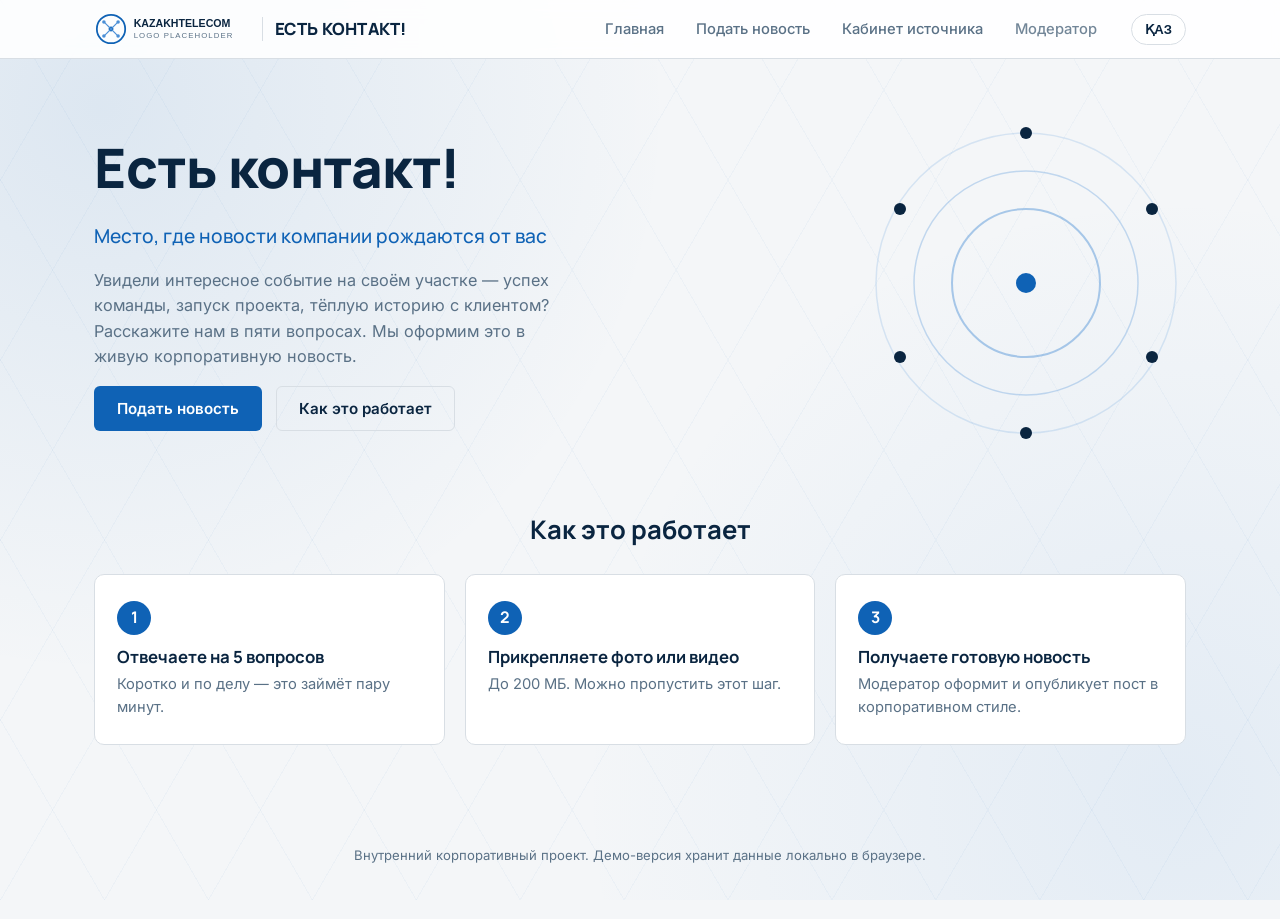
==== index.html @ 36d35e0c "Add files via upload" ====
<!DOCTYPE html>
<html lang="ru">
<head>
<meta charset="UTF-8">
<meta name="viewport" content="width=device-width, initial-scale=1.0">
<title>ЕСТЬ КОНТАКТ! — корпоративный новостной портал</title>
<meta name="description" content="ЕСТЬ КОНТАКТ! — портал для подачи и модерации корпоративных новостей.">
<link rel="preconnect" href="https://fonts.googleapis.com">
<link rel="preconnect" href="https://fonts.gstatic.com" crossorigin>
<link href="https://fonts.googleapis.com/css2?family=Manrope:wght@500;700;800&family=Inter:wght@400;500;600&display=swap" rel="stylesheet">
<link rel="stylesheet" href="css/styles.css">
</head>
<body>

<!-- ============================= ФОН-ПОДЛОЖКА ============================= -->
<div class="bg-signal" aria-hidden="true"></div>

<!-- ============================= ШАПКА ============================= -->
<header class="site-header">
  <div class="header-inner">
    <a href="#home" class="brand" data-nav="home">
      <img src="assets/logo-placeholder.svg" alt="Логотип компании" class="brand-logo">
      <span class="brand-divider" aria-hidden="true"></span>
      <span class="brand-name">ЕСТЬ КОНТАКТ!</span>
    </a>

    <nav class="main-nav" aria-label="Основная навигация">
      <button class="nav-link" data-nav="home" data-i18n="nav_home">Главная</button>
      <button class="nav-link" data-nav="wizard" data-i18n="nav_submit">Подать новость</button>
      <button class="nav-link" data-nav="source-login" data-i18n="nav_source">Кабинет источника</button>
      <button class="nav-link nav-link-muted" data-nav="mod-login" data-i18n="nav_moderator">Модератор</button>
    </nav>

    <button class="lang-toggle" id="langToggle" type="button" aria-label="Переключить язык">
      <span data-i18n="lang_switch">ҚАЗ</span>
    </button>
  </div>
</header>

<main id="app">

  <!-- ============================= ЭКРАН: ГЛАВНАЯ ============================= -->
  <section class="view" id="view-home" data-view>
    <section class="hero">
      <div class="hero-text">
        <h1 class="hero-title" data-i18n="hero_title">Есть контакт!</h1>
        <p class="hero-subtitle" data-i18n="hero_subtitle">Место, где новости компании рождаются от вас</p>
        <p class="hero-body" data-i18n="hero_text">Увидели интересное событие на своём участке — успех команды, запуск проекта, тёплую историю с клиентом? Расскажите нам в пяти вопросах. Мы оформим это в живую корпоративную новость.</p>
        <div class="hero-actions">
          <button class="btn btn-primary" data-nav="wizard" data-i18n="hero_cta">Подать новость</button>
          <button class="btn btn-ghost" data-scroll="steps" data-i18n="hero_cta_secondary">Как это работает</button>
        </div>
      </div>
      <div class="hero-graphic" aria-hidden="true">
        <svg viewBox="0 0 320 320" class="signal-art">
          <circle cx="160" cy="160" r="150" class="ring ring-1"/>
          <circle cx="160" cy="160" r="112" class="ring ring-2"/>
          <circle cx="160" cy="160" r="74" class="ring ring-3"/>
          <circle cx="160" cy="160" r="10" class="ring-core"/>
          <g class="nodes">
            <circle cx="160" cy="10" r="6"/>
            <circle cx="286" cy="86" r="6"/>
            <circle cx="286" cy="234" r="6"/>
            <circle cx="160" cy="310" r="6"/>
            <circle cx="34" cy="234" r="6"/>
            <circle cx="34" cy="86" r="6"/>
          </g>
        </svg>
      </div>
    </section>

    <section class="steps" id="steps">
      <h2 class="section-title" data-i18n="steps_title">Как это работает</h2>
      <ol class="steps-grid">
        <li class="step-card">
          <span class="step-num">1</span>
          <h3 data-i18n="step1_title">Отвечаете на 5 вопросов</h3>
          <p data-i18n="step1_text">Коротко и по делу — это займёт пару минут.</p>
        </li>
        <li class="step-card">
          <span class="step-num">2</span>
          <h3 data-i18n="step2_title">Прикрепляете фото или видео</h3>
          <p data-i18n="step2_text">До 200 МБ. Можно пропустить этот шаг.</p>
        </li>
        <li class="step-card">
          <span class="step-num">3</span>
          <h3 data-i18n="step3_title">Получаете готовую новость</h3>
          <p data-i18n="step3_text">Модератор оформит и опубликует пост в корпоративном стиле.</p>
        </li>
      </ol>
    </section>
  </section>

  <!-- ============================= ЭКРАН: МАСТЕР ПОДАЧИ ============================= -->
  <section class="view" id="view-wizard" data-view hidden>
    <div class="panel wizard-panel">

      <div class="wizard-progress">
        <span id="wizardStepLabel" data-i18n="wizard_step_of">Шаг 1 из 3</span>
        <div class="progress-track"><div class="progress-fill" id="progressFill"></div></div>
      </div>

      <!-- Шаг 1: 5 вопросов -->
      <form class="wizard-step" id="step1" data-step="1">
        <div class="field">
          <label for="q1" data-i18n="q1_label">1. Что произошло?</label>
          <input type="text" id="q1" name="what" required data-i18n-placeholder="q1_placeholder" placeholder="Опишите событие одной-двумя фразами">
        </div>

        <div class="field field-row">
          <div class="field-col">
            <label for="q2place" data-i18n="q2_label">2. Где и когда произошло?</label>
            <input type="text" id="q2place" name="place" required data-i18n-placeholder="q2_place_placeholder" placeholder="Город, филиал, объект">
          </div>
          <div class="field-col field-col-narrow">
            <label for="q2date" class="visually-hidden" data-i18n="q2_date_placeholder">Дата события</label>
            <input type="date" id="q2date" name="date" required>
          </div>
        </div>

        <div class="field">
          <label for="q3" data-i18n="q3_label">3. Что классного произошло?</label>
          <p class="field-hint" data-i18n="q3_hint">Опишите в двух предложениях — что делает эту историю особенной</p>
          <textarea id="q3" name="cool" rows="3" maxlength="320" required data-i18n-placeholder="q3_placeholder" placeholder="Например: команда закрыла проект на неделю раньше срока..."></textarea>
        </div>

        <div class="field">
          <label data-i18n="q4_label">4. Какой результат даёт эта новость?</label>
          <p class="field-hint" data-i18n="q4_hint">Выберите вариант или опишите свой</p>
          <select id="q4select" name="resultType">
            <!-- options заполняются из JS (i18n) -->
          </select>
          <textarea id="q4custom" name="resultCustom" rows="2" maxlength="200" class="hidden-field" data-i18n-placeholder="q4_custom_placeholder" placeholder="Опишите результат своими словами"></textarea>
        </div>

        <div class="field field-row">
          <div class="field-col">
            <label for="q5name" data-i18n="q5_label">5. Контакты для связи</label>
            <input type="text" id="q5name" name="authorName" required data-i18n-placeholder="q5_name_placeholder" placeholder="ФИО">
          </div>
          <div class="field-col">
            <label for="q5contact" class="visually-hidden" data-i18n="q5_contact_placeholder">Телефон или email</label>
            <input type="text" id="q5contact" name="contact" required data-i18n-placeholder="q5_contact_placeholder" placeholder="Телефон или email">
          </div>
        </div>

        <div class="wizard-actions">
          <span></span>
          <button type="submit" class="btn btn-primary" data-i18n="wizard_next">Далее</button>
        </div>
      </form>

      <!-- Шаг 2: медиа -->
      <div class="wizard-step" id="step2" data-step="2" hidden>
        <h3 data-i18n="media_title">Прикрепите фото и видео</h3>
        <p class="field-hint" data-i18n="media_hint">Суммарно до 200 МБ. Форматы: JPG, PNG, MP4, MOV</p>

        <label class="dropzone" id="dropzone" for="fileInput">
          <span data-i18n="media_drop">Перетащите файлы сюда или нажмите, чтобы выбрать</span>
          <input type="file" id="fileInput" accept="image/jpeg,image/png,video/mp4,video/quicktime" multiple hidden>
        </label>
        <p class="media-error" id="mediaError" hidden></p>
        <ul class="media-list" id="mediaList"></ul>

        <div class="wizard-actions">
          <button type="button" class="btn btn-ghost" id="step2Back" data-i18n="wizard_back">Назад</button>
          <div class="wizard-actions-right">
            <button type="button" class="btn btn-text" id="step2Skip" data-i18n="media_skip">Пропустить этот шаг</button>
            <button type="button" class="btn btn-primary" id="step2Next" data-i18n="wizard_next">Далее</button>
          </div>
        </div>
      </div>

      <!-- Шаг 3: проверка -->
      <div class="wizard-step" id="step3" data-step="3" hidden>
        <h3 data-i18n="review_title">Проверьте перед отправкой</h3>
        <dl class="review-list" id="reviewList"></dl>

        <div class="wizard-actions">
          <button type="button" class="btn btn-ghost" id="step3Back" data-i18n="wizard_back">Назад</button>
          <button type="button" class="btn btn-primary" id="step3Submit" data-i18n="wizard_submit">Отправить новость</button>
        </div>
      </div>

      <!-- Экран успеха -->
      <div class="wizard-step wizard-success" id="stepSuccess" data-step="success" hidden>
        <div class="success-icon" aria-hidden="true">✓</div>
        <h3 data-i18n="success_title">Спасибо! Новость передана модератору</h3>
        <p id="successText" data-i18n="success_text">Номер вашей заявки — {id}.</p>
        <div class="wizard-actions wizard-actions-center">
          <button type="button" class="btn btn-ghost" data-nav="home" data-i18n="success_home">На главную</button>
          <button type="button" class="btn btn-primary" id="successToDashboard" data-i18n="success_dashboard">Открыть личный кабинет</button>
        </div>
      </div>

    </div>
  </section>

  <!-- ============================= ЭКРАН: ВХОД ИСТОЧНИКА ============================= -->
  <section class="view" id="view-source-login" data-view hidden>
    <div class="panel login-panel">
      <h2 data-i18n="login_source_title">Кабинет источника новости</h2>
      <p class="field-hint" data-i18n="login_source_text">Введите телефон или email, которые вы указали при подаче новости.</p>
      <form id="sourceLoginForm">
        <div class="field">
          <input type="text" id="sourceContactInput" required data-i18n-placeholder="login_contact_placeholder" placeholder="Телефон или email">
        </div>
        <p class="form-error" id="sourceLoginError" hidden data-i18n="login_error_notfound"></p>
        <button type="submit" class="btn btn-primary btn-block" data-i18n="login_enter">Войти</button>
      </form>
    </div>
  </section>

  <!-- ============================= ЭКРАН: КАБИНЕТ ИСТОЧНИКА ============================= -->
  <section class="view" id="view-source-dash" data-view hidden>
    <div class="panel dash-panel">
      <div class="dash-head">
        <div>
          <h2 id="dashGreeting" data-i18n="dash_greeting">Здравствуйте!</h2>
          <p class="field-hint" data-i18n="dash_subtitle">Вот что происходит с вашими новостями</p>
        </div>
        <button class="btn btn-text" id="sourceLogout" data-i18n="dash_logout">Выйти</button>
      </div>

      <div class="counters">
        <div class="counter-card"><span class="counter-num" id="cntTotal">0</span><span data-i18n="dash_total">Всего подано</span></div>
        <div class="counter-card"><span class="counter-num" id="cntPending">0</span><span data-i18n="dash_pending">На рассмотрении</span></div>
        <div class="counter-card"><span class="counter-num" id="cntPublished">0</span><span data-i18n="dash_published">Опубликовано</span></div>
        <div class="counter-card"><span class="counter-num" id="cntRejected">0</span><span data-i18n="dash_rejected">Отклонено</span></div>
      </div>

      <h3 data-i18n="dash_my_news">Мои заявки</h3>
      <ul class="submission-list" id="sourceSubmissionList"></ul>
      <p class="empty-note" id="sourceEmptyNote" data-i18n="dash_empty" hidden></p>
    </div>
  </section>

  <!-- ============================= ЭКРАН: ВХОД МОДЕРАТОРА ============================= -->
  <section class="view" id="view-mod-login" data-view hidden>
    <div class="panel login-panel">
      <h2 data-i18n="login_mod_title">Панель модератора</h2>
      <p class="field-hint" data-i18n="login_mod_text">Введите пароль модератора</p>
      <form id="modLoginForm">
        <div class="field">
          <input type="password" id="modPasswordInput" required data-i18n-placeholder="login_mod_placeholder" placeholder="Пароль">
        </div>
        <p class="form-error" id="modLoginError" hidden data-i18n="login_mod_error"></p>
        <p class="field-hint small" data-i18n="login_mod_hint">Демо-пароль: kt2026</p>
        <button type="submit" class="btn btn-primary btn-block" data-i18n="login_enter">Войти</button>
      </form>
    </div>
  </section>

  <!-- ============================= ЭКРАН: ПАНЕЛЬ МОДЕРАТОРА (список) ============================= -->
  <section class="view" id="view-mod-dash" data-view hidden>
    <div class="panel mod-panel">
      <div class="dash-head">
        <div>
          <h2 data-i18n="mod_title">Лента заявок</h2>
          <p class="field-hint" data-i18n="mod_subtitle">Новые сюжеты от сотрудников компании</p>
        </div>
        <button class="btn btn-text" id="modLogout" data-i18n="mod_logout">Выйти</button>
      </div>

      <div class="counters counters-mod">
        <div class="counter-card"><span class="counter-num" id="modCntTotal">0</span><span data-i18n="mod_total">Всего</span></div>
        <div class="counter-card"><span class="counter-num" id="modCntNew">0</span><span data-i18n="mod_new">Новые</span></div>
        <div class="counter-card"><span class="counter-num" id="modCntProcessing">0</span><span data-i18n="mod_processing">В работе</span></div>
        <div class="counter-card"><span class="counter-num" id="modCntPublished">0</span><span data-i18n="mod_published">Опубликовано</span></div>
        <div class="counter-card"><span class="counter-num" id="modCntRejected">0</span><span data-i18n="mod_rejected">Отклонено</span></div>
      </div>

      <div class="mod-filters" id="modFilters">
        <div class="filter-highlight" id="filterHighlight" aria-hidden="true"></div>
        <button class="filter-chip active" data-filter="all" data-i18n="mod_filter_all">Все</button>
        <button class="filter-chip" data-filter="new" data-i18n="status_new">Новая</button>
        <button class="filter-chip" data-filter="processing" data-i18n="status_processing">В работе</button>
        <button class="filter-chip" data-filter="published" data-i18n="status_published">Опубликована</button>
        <button class="filter-chip" data-filter="rejected" data-i18n="status_rejected">Отклонена</button>
      </div>

      <ul class="submission-list mod-list" id="modSubmissionList"></ul>
      <p class="empty-note" id="modEmptyNote" data-i18n="mod_empty" hidden></p>
    </div>
  </section>

  <!-- ============================= ЭКРАН: ПАНЕЛЬ МОДЕРАТОРА (детали заявки) ============================= -->
  <section class="view" id="view-mod-detail" data-view hidden>
    <div class="panel mod-detail-panel">
      <button class="btn btn-text" id="modBackToList" data-i18n="mod_back_to_list">← К списку заявок</button>

      <div class="mod-detail-grid">
        <div class="mod-detail-source">
          <dl class="review-list" id="modDetailAnswers"></dl>
          <div id="modDetailMedia" class="media-preview-list"></div>
        </div>

        <div class="mod-detail-post">
          <button class="btn btn-secondary" id="modGenerateBtn" data-i18n="mod_generate">Сгенерировать пост</button>
          <p class="ai-note" data-i18n="mod_ai_note"></p>
          <p class="ai-source-note" id="aiSourceNote" hidden></p>

          <div class="field">
            <label data-i18n="mod_post_ru">Пост на русском</label>
            <textarea id="postRu" rows="8"></textarea>
          </div>
          <div class="field">
            <label data-i18n="mod_post_kk">Пост на казахском</label>
            <textarea id="postKk" rows="8"></textarea>
          </div>
          <p class="field-hint" data-i18n="mod_post_edit_hint"></p>

          <div class="field">
            <input type="text" id="modRejectReason" data-i18n-placeholder="mod_reject_reason" placeholder="Причина отклонения (необязательно)">
          </div>

          <div class="wizard-actions">
            <button class="btn btn-ghost btn-danger" id="modRejectBtn" data-i18n="mod_reject">Отклонить</button>
            <button class="btn btn-primary" id="modApproveBtn" data-i18n="mod_approve">Опубликовать</button>
          </div>
        </div>
      </div>
    </div>
  </section>

</main>

<footer class="site-footer">
  <p data-i18n="footer_note">Внутренний корпоративный проект. Демо-версия хранит данные локально в браузере.</p>
</footer>

<script src="js/i18n.js"></script>
<script src="js/config.js"></script>
<script src="js/dataStore.js"></script>
<script src="js/postGenerator.js"></script>
<script src="js/app.js"></script>
</body>
</html>
---- css/styles.css ----
/* ==========================================================================
   ЕСТЬ КОНТАКТ! — дизайн-токены
   Цвет: телеком-синий + нейтральный серо-белый, тема "сигнал/соединение"
   Тип: Manrope (заголовки) + Inter (текст)
   ========================================================================== */
:root {
  --navy: #0A2540;
  --blue: #0F62B5;
  --blue-light: #4B8FD6;
  --blue-pale: #E7F0FA;
  --gray-bg: #F4F6F8;
  --gray-border: #D8DEE4;
  --white: #FFFFFF;
  --ink: #17232E;
  --muted: #5A7186;
  --green: #1F9D6C;
  --red: #C6412E;

  --radius-sm: 6px;
  --radius-md: 10px;
  --shadow-card: 0 1px 2px rgba(10, 37, 64, 0.06), 0 8px 24px rgba(10, 37, 64, 0.06);

  --font-display: "Manrope", Arial, sans-serif;
  --font-body: "Inter", Arial, sans-serif;
}

* { box-sizing: border-box; }
html { scroll-behavior: smooth; }

body {
  margin: 0;
  font-family: var(--font-body);
  color: var(--ink);
  background: var(--gray-bg);
  line-height: 1.55;
  -webkit-font-smoothing: antialiased;
}

h1, h2, h3 {
  font-family: var(--font-display);
  color: var(--navy);
  margin: 0 0 0.4em;
  line-height: 1.2;
}

p { margin: 0 0 1em; }

.visually-hidden {
  position: absolute; width: 1px; height: 1px;
  overflow: hidden; clip: rect(0,0,0,0); white-space: nowrap;
}

/* -------------------------------- Фон-подложка -------------------------------- */
.bg-signal {
  position: fixed;
  inset: 0;
  z-index: -1;
  background-color: var(--gray-bg);
  background-image:
    radial-gradient(circle at 8% 12%, rgba(15,98,181,0.10) 0, transparent 40%),
    radial-gradient(circle at 92% 88%, rgba(75,143,214,0.10) 0, transparent 42%),
    repeating-linear-gradient(120deg, rgba(15,98,181,0.035) 0 1px, transparent 1px 90px),
    repeating-linear-gradient(60deg, rgba(15,98,181,0.035) 0 1px, transparent 1px 90px);
}

/* -------------------------------- Шапка -------------------------------- */
.site-header {
  position: sticky;
  top: 0;
  z-index: 20;
  background: rgba(255,255,255,0.88);
  backdrop-filter: blur(8px);
  border-bottom: 1px solid var(--gray-border);
}
.header-inner {
  max-width: 1140px;
  margin: 0 auto;
  padding: 12px 24px;
  display: flex;
  align-items: center;
  gap: 20px;
}
.brand {
  display: flex;
  align-items: center;
  gap: 12px;
  text-decoration: none;
  cursor: pointer;
  background: none;
  border: none;
  flex-shrink: 0;
}
.brand-logo { height: 34px; width: auto; display: block; }
.brand-divider { width: 1px; height: 24px; background: var(--gray-border); }
.brand-name {
  font-family: var(--font-display);
  font-weight: 800;
  font-size: 1.05rem;
  color: var(--navy);
  letter-spacing: 0.2px;
}

.main-nav {
  display: flex;
  gap: 4px;
  margin-left: auto;
  flex-wrap: wrap;
}
.nav-link {
  font-family: var(--font-body);
  font-size: 0.92rem;
  font-weight: 500;
  color: var(--muted);
  background: none;
  border: none;
  padding: 8px 14px;
  border-radius: var(--radius-sm);
  cursor: pointer;
  transition: background 0.15s, color 0.15s;
}
.nav-link:hover { background: var(--blue-pale); color: var(--blue); }
.nav-link-muted { color: var(--muted); opacity: 0.85; }

.lang-toggle {
  border: 1px solid var(--gray-border);
  background: var(--white);
  color: var(--navy);
  font-weight: 700;
  font-size: 0.82rem;
  padding: 7px 13px;
  border-radius: 999px;
  cursor: pointer;
  flex-shrink: 0;
}
.lang-toggle:hover { border-color: var(--blue-light); color: var(--blue); }

/* -------------------------------- Общие компоненты -------------------------------- */
.btn {
  font-family: var(--font-body);
  font-weight: 600;
  font-size: 0.95rem;
  padding: 12px 22px;
  border-radius: var(--radius-sm);
  border: 1px solid transparent;
  cursor: pointer;
  transition: transform 0.08s ease, box-shadow 0.15s ease, background 0.15s ease;
}
.btn:active { transform: translateY(1px); }
.btn-primary { background: var(--blue); color: var(--white); }
.btn-primary:hover { background: var(--navy); }
.btn-secondary { background: var(--blue-pale); color: var(--blue); }
.btn-secondary:hover { background: #d9e9f9; }
.btn-ghost { background: transparent; color: var(--navy); border-color: var(--gray-border); }
.btn-ghost:hover { border-color: var(--blue-light); color: var(--blue); }
.btn-text { background: none; border: none; color: var(--muted); text-decoration: underline; padding: 6px 4px; }
.btn-danger { color: var(--red); border-color: rgba(198,65,46,0.3); }
.btn-danger:hover { border-color: var(--red); }
.btn-block { width: 100%; }

main#app { max-width: 1140px; margin: 0 auto; padding: 0 24px; min-height: 60vh; }

.panel {
  background: var(--white);
  border: 1px solid var(--gray-border);
  border-radius: var(--radius-md);
  box-shadow: var(--shadow-card);
  padding: 32px;
  margin: 32px auto;
}

.field { margin-bottom: 20px; }
.field label { display: block; font-weight: 600; margin-bottom: 6px; color: var(--navy); font-size: 0.95rem; }
.field-hint { color: var(--muted); font-size: 0.86rem; margin: -2px 0 8px; }
.field-hint.small { font-size: 0.78rem; }
.field input[type="text"],
.field input[type="password"],
.field input[type="date"],
.field select,
.field textarea {
  width: 100%;
  font-family: var(--font-body);
  font-size: 0.98rem;
  padding: 11px 13px;
  border: 1px solid var(--gray-border);
  border-radius: var(--radius-sm);
  background: var(--white);
  color: var(--ink);
}
.field input:focus, .field select:focus, .field textarea:focus {
  outline: 2px solid var(--blue-light);
  outline-offset: 1px;
  border-color: var(--blue-light);
}
.field textarea { resize: vertical; }
.field-row { display: flex; gap: 16px; }
.field-col { flex: 1; }
.field-col-narrow { flex: 0 0 170px; }
.hidden-field { display: none; margin-top: 10px; }
.form-error { color: var(--red); font-size: 0.88rem; margin: -8px 0 12px; }

@media (max-width: 640px) {
  .field-row { flex-direction: column; }
}

/* -------------------------------- Вью-контейнеры -------------------------------- */
.view { animation: fadeIn 0.25s ease; }
@keyframes fadeIn { from { opacity: 0; } to { opacity: 1; } }

/* -------------------------------- Hero -------------------------------- */
.hero {
  display: flex;
  align-items: center;
  gap: 48px;
  padding: 64px 0 56px;
}
.hero-text { flex: 1.1; }
.hero-title {
  font-size: clamp(2.4rem, 5vw, 3.4rem);
  font-weight: 800;
  letter-spacing: -0.5px;
}
.hero-subtitle {
  font-family: var(--font-display);
  font-weight: 500;
  font-size: 1.2rem;
  color: var(--blue);
  margin-bottom: 16px;
}
.hero-body { max-width: 46ch; color: var(--muted); font-size: 1.02rem; }
.hero-actions { display: flex; gap: 14px; margin-top: 8px; flex-wrap: wrap; }

.hero-graphic { flex: 0 0 320px; display: flex; justify-content: center; }
.signal-art { width: 100%; max-width: 320px; }
.signal-art .ring { fill: none; stroke: var(--blue-light); }
.signal-art .ring-1 { stroke-opacity: 0.18; stroke-width: 1.5; }
.signal-art .ring-2 { stroke-opacity: 0.3; stroke-width: 1.5; }
.signal-art .ring-3 { stroke-opacity: 0.45; stroke-width: 2; }
.signal-art .ring-core { fill: var(--blue); }
.signal-art .nodes circle { fill: var(--navy); }

@media (max-width: 860px) {
  .hero { flex-direction: column; text-align: center; padding-top: 40px; }
  .hero-body { max-width: none; }
  .hero-actions { justify-content: center; }
  .hero-graphic { flex-basis: auto; max-width: 220px; }
}

/* -------------------------------- Steps -------------------------------- */
.steps { padding: 16px 0 72px; }
.section-title { text-align: center; font-size: 1.6rem; margin-bottom: 28px; }
.steps-grid {
  list-style: none;
  margin: 0; padding: 0;
  display: grid;
  grid-template-columns: repeat(3, 1fr);
  gap: 20px;
}
.step-card {
  background: var(--white);
  border: 1px solid var(--gray-border);
  border-radius: var(--radius-md);
  padding: 26px 22px;
}
.step-num {
  display: inline-flex;
  align-items: center; justify-content: center;
  width: 34px; height: 34px;
  border-radius: 50%;
  background: var(--blue);
  color: var(--white);
  font-weight: 700;
  font-family: var(--font-display);
  margin-bottom: 12px;
}
.step-card h3 { font-size: 1.05rem; margin-bottom: 6px; }
.step-card p { color: var(--muted); font-size: 0.92rem; margin: 0; }

@media (max-width: 780px) {
  .steps-grid { grid-template-columns: 1fr; }
}

/* -------------------------------- Wizard -------------------------------- */
.wizard-panel, .login-panel, .dash-panel, .mod-panel, .mod-detail-panel { max-width: 760px; }
.mod-panel, .mod-detail-panel { max-width: 980px; }

.wizard-progress { margin-bottom: 26px; }
.wizard-progress > span { display: block; font-size: 0.86rem; color: var(--muted); margin-bottom: 8px; font-weight: 600; }
.progress-track { height: 6px; border-radius: 999px; background: var(--gray-bg); overflow: hidden; }
.progress-fill { height: 100%; background: var(--blue); border-radius: 999px; transition: width 0.25s ease; }

.wizard-actions {
  display: flex;
  justify-content: space-between;
  align-items: center;
  margin-top: 28px;
  padding-top: 20px;
  border-top: 1px solid var(--gray-border);
}
.wizard-actions-right { display: flex; align-items: center; gap: 14px; }
.wizard-actions-center { justify-content: center; gap: 16px; }

/* Dropzone */
.dropzone {
  display: flex;
  align-items: center;
  justify-content: center;
  text-align: center;
  padding: 40px 20px;
  border: 2px dashed var(--gray-border);
  border-radius: var(--radius-md);
  background: var(--gray-bg);
  color: var(--muted);
  font-weight: 500;
  cursor: pointer;
  transition: border-color 0.15s, background 0.15s;
}
.dropzone:hover, .dropzone.dragover { border-color: var(--blue-light); background: var(--blue-pale); color: var(--blue); }
.media-error { color: var(--red); font-size: 0.88rem; margin-top: 10px; }

.media-list { list-style: none; margin: 16px 0 0; padding: 0; display: flex; flex-wrap: wrap; gap: 12px; }
.media-list li {
  display: flex; align-items: center; gap: 10px;
  background: var(--gray-bg);
  border: 1px solid var(--gray-border);
  border-radius: var(--radius-sm);
  padding: 8px 10px;
  font-size: 0.85rem;
}
.media-list img, .media-list video { width: 42px; height: 42px; object-fit: cover; border-radius: 4px; }
.media-list .media-remove { background: none; border: none; color: var(--red); cursor: pointer; font-size: 1rem; padding: 2px 4px; }
.media-preview-list { display: flex; flex-wrap: wrap; gap: 10px; margin-top: 14px; }
.media-preview-list img, .media-preview-list video { width: 96px; height: 96px; object-fit: cover; border-radius: var(--radius-sm); border: 1px solid var(--gray-border); }

/* Review */
.review-list { margin: 0; }
.review-list dt { font-weight: 700; color: var(--navy); font-size: 0.86rem; margin-top: 16px; }
.review-list dt:first-child { margin-top: 0; }
.review-list dd { margin: 4px 0 0; color: var(--ink); }

/* Success */
.wizard-success { text-align: center; padding: 24px 0; }
.success-icon {
  width: 64px; height: 64px; line-height: 64px;
  border-radius: 50%;
  background: var(--blue-pale); color: var(--blue);
  font-size: 1.8rem; font-weight: 800;
  margin: 0 auto 20px;
}

/* -------------------------------- Dashboards -------------------------------- */
.dash-head { display: flex; justify-content: space-between; align-items: flex-start; gap: 16px; margin-bottom: 24px; }
.counters { display: grid; grid-template-columns: repeat(4, 1fr); gap: 14px; margin-bottom: 28px; }
.counters-mod { grid-template-columns: repeat(5, 1fr); }
.counter-card {
  background: var(--gray-bg);
  border: 1px solid var(--gray-border);
  border-radius: var(--radius-md);
  padding: 16px;
  display: flex; flex-direction: column; gap: 4px;
  transition: box-shadow 0.18s ease, border-color 0.18s ease;
}
.counters-mod .counter-card:hover { border-color: var(--blue-light); box-shadow: 0 4px 14px rgba(10,37,64,0.07); }
.counter-num { font-family: var(--font-display); font-size: 1.7rem; font-weight: 800; color: var(--blue); font-variant-numeric: tabular-nums; }
.counter-card span:last-child { font-size: 0.82rem; color: var(--muted); }

@media (max-width: 700px) {
  .counters, .counters-mod { grid-template-columns: repeat(2, 1fr); }
}

.submission-list { list-style: none; margin: 0; padding: 0; display: flex; flex-direction: column; gap: 10px; }
.submission-item {
  border: 1px solid var(--gray-border);
  border-radius: var(--radius-sm);
  padding: 14px 16px;
  display: flex;
  justify-content: space-between;
  align-items: center;
  gap: 14px;
  background: var(--white);
  animation: itemIn 0.4s cubic-bezier(.2,.7,.3,1) both;
  transition: box-shadow 0.18s ease, border-color 0.18s ease, transform 0.18s ease;
}
.mod-list .submission-item:hover {
  box-shadow: 0 6px 18px rgba(10,37,64,0.09);
  border-color: var(--blue-light);
  transform: translateY(-1px);
}
@keyframes itemIn {
  from { opacity: 0; transform: translateY(8px); }
  to { opacity: 1; transform: translateY(0); }
}

/* "Живой" индикатор на бейдже статуса "Новая" — перекликается с темой сигнала/связи */
.live-dot {
  display: inline-block;
  width: 6px; height: 6px;
  border-radius: 50%;
  background: var(--blue);
  margin-right: 5px;
  position: relative;
  top: -1px;
  animation: pulseDot 1.7s ease-in-out infinite;
}
@keyframes pulseDot {
  0%, 100% { box-shadow: 0 0 0 0 rgba(15,98,181,0.45); }
  50% { box-shadow: 0 0 0 5px rgba(15,98,181,0); }
}
.submission-main { flex: 1; min-width: 0; }
.submission-title { font-weight: 600; color: var(--navy); margin-bottom: 2px; }
.submission-meta { font-size: 0.82rem; color: var(--muted); }
.status-badge {
  font-size: 0.75rem;
  font-weight: 700;
  padding: 4px 10px;
  border-radius: 999px;
  white-space: nowrap;
}
.status-new { background: #E7F0FA; color: var(--blue); }
.status-processing { background: #FDF1DA; color: #9A6B0A; }
.status-published { background: #E3F6EC; color: var(--green); }
.status-rejected { background: #FBE7E4; color: var(--red); }

.empty-note { color: var(--muted); text-align: center; padding: 24px 0; }

/* Moderator filters — сегментированный переключатель со скользящей подсветкой */
.mod-filters {
  position: relative;
  display: flex; gap: 8px; flex-wrap: wrap;
  margin-bottom: 18px;
  padding: 4px;
  background: var(--gray-bg);
  border: 1px solid var(--gray-border);
  border-radius: 999px;
  width: fit-content;
}
.filter-highlight {
  position: absolute;
  top: 4px; left: 4px;
  height: calc(100% - 8px);
  background: var(--navy);
  border-radius: 999px;
  transition: transform 0.3s cubic-bezier(.2,.7,.3,1), width 0.3s cubic-bezier(.2,.7,.3,1);
  z-index: 0;
}
.filter-chip {
  position: relative;
  z-index: 1;
  border: none;
  background: transparent;
  color: var(--muted);
  padding: 7px 14px;
  border-radius: 999px;
  font-size: 0.85rem;
  cursor: pointer;
  transition: color 0.25s ease;
}
.filter-chip.active { color: var(--white); }

@media (prefers-reduced-motion: reduce) {
  .filter-highlight { transition: none; }
}

/* Moderator detail */
.mod-detail-grid { display: grid; grid-template-columns: 1fr 1.2fr; gap: 32px; margin-top: 16px; }
@media (max-width: 860px) { .mod-detail-grid { grid-template-columns: 1fr; } }
.ai-note { font-size: 0.85rem; color: var(--muted); margin: 10px 0 18px; }

/* -------------------------------- Footer -------------------------------- */
.site-footer {
  text-align: center;
  padding: 28px 20px 40px;
  color: var(--muted);
  font-size: 0.82rem;
}

/* -------------------------------- Focus visibility -------------------------------- */
button:focus-visible, input:focus-visible, textarea:focus-visible, select:focus-visible, a:focus-visible {
  outline: 2px solid var(--blue);
  outline-offset: 2px;
}

/* -------------------------------- Reduced motion -------------------------------- */
@media (prefers-reduced-motion: reduce) {
  * { animation-duration: 0.01ms !important; transition-duration: 0.01ms !important; }
}
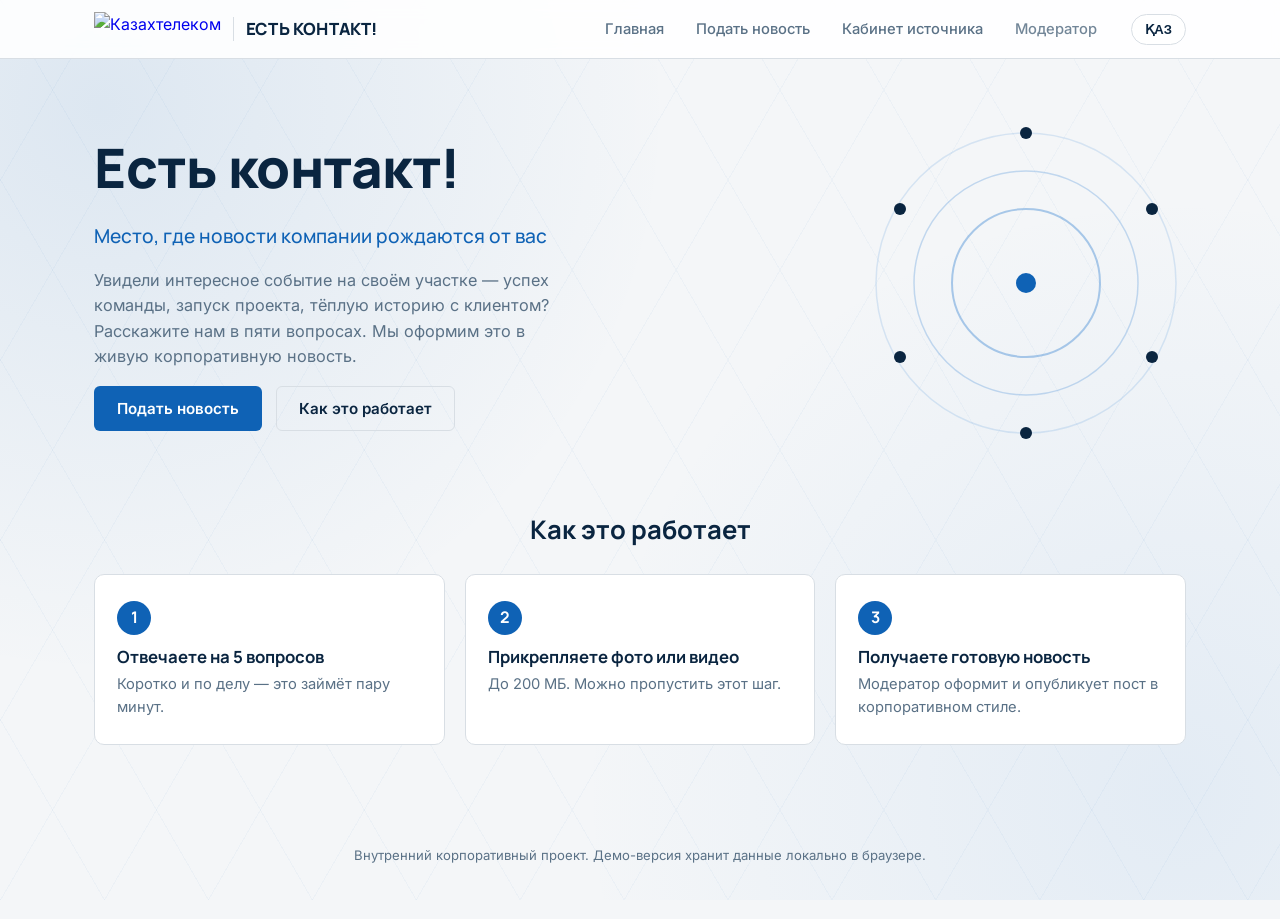
==== commit 9bd7b6dc: "Update logo image in header to Kazakhtelecom" ====
--- a/index.html
+++ b/index.html
@@ -19,7 +19,7 @@
 <header class="site-header">
   <div class="header-inner">
     <a href="#home" class="brand" data-nav="home">
-      <img src="assets/logo-placeholder.svg" alt="Логотип компании" class="brand-logo">
+<img src="assets/kazakhtelecom-logo.png" alt="Казахтелеком" class="brand-logo">
       <span class="brand-divider" aria-hidden="true"></span>
       <span class="brand-name">ЕСТЬ КОНТАКТ!</span>
     </a>
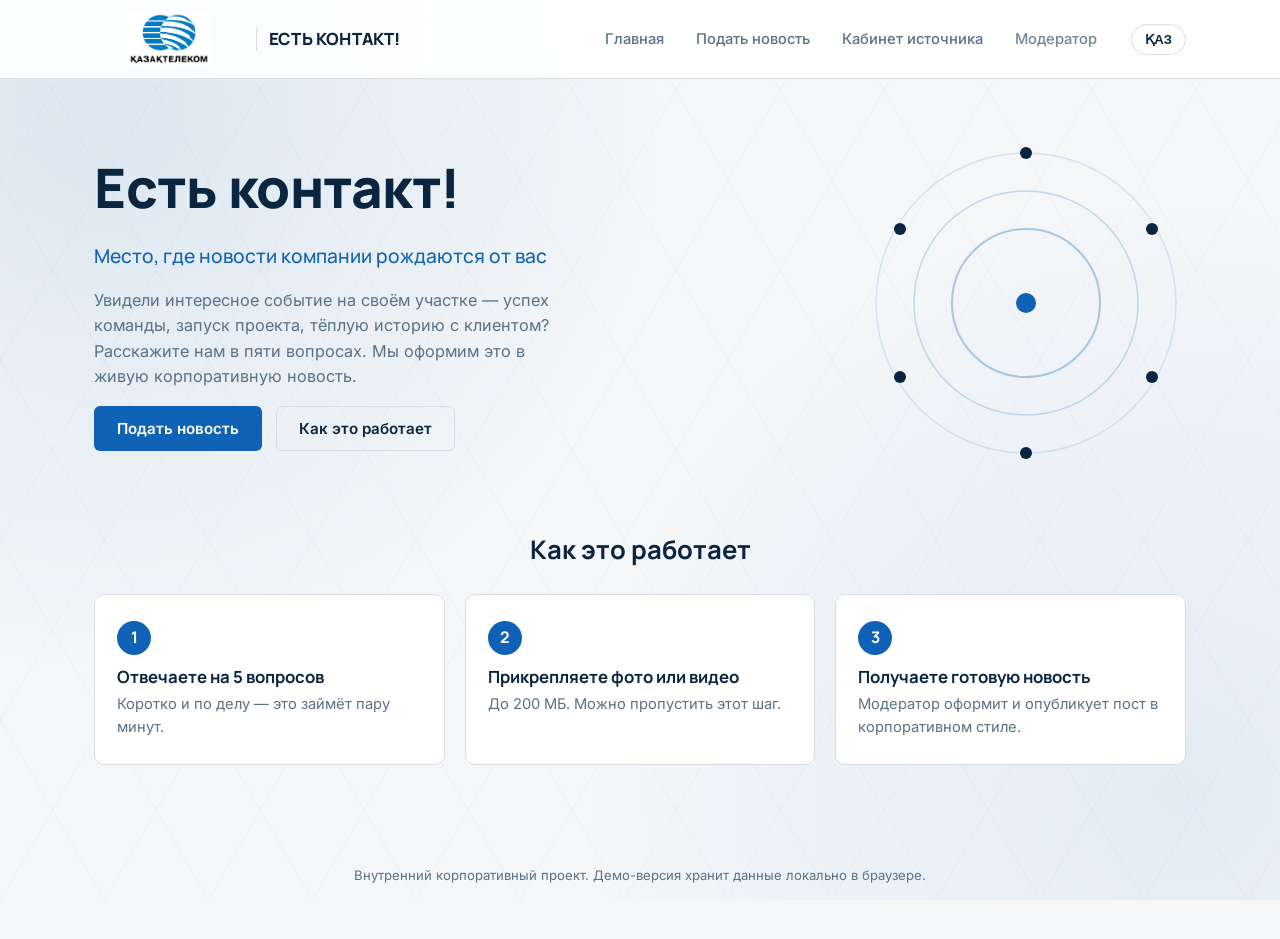
==== commit 27202e7e: "Add files via upload" ====
--- a/index.html
+++ b/index.html
@@ -19,7 +19,7 @@
 <header class="site-header">
   <div class="header-inner">
     <a href="#home" class="brand" data-nav="home">
-<img src="assets/kazakhtelecom-logo.png" alt="Казахтелеком" class="brand-logo">
+      <img src="assets/logo-kazahtelekom.png" alt="Казахтелеком" class="brand-logo">
       <span class="brand-divider" aria-hidden="true"></span>
       <span class="brand-name">ЕСТЬ КОНТАКТ!</span>
     </a>
--- a/css/styles.css
+++ b/css/styles.css
@@ -90,7 +90,13 @@
   border: none;
   flex-shrink: 0;
 }
-.brand-logo { height: 34px; width: auto; display: block; }
+.brand-logo {
+  width: 150px;
+  height: 54px;
+  object-fit: contain;
+  object-position: center;
+  display: block;
+}
 .brand-divider { width: 1px; height: 24px; background: var(--gray-border); }
 .brand-name {
   font-family: var(--font-display);
@@ -237,7 +243,175 @@
 .signal-art .ring-3 { stroke-opacity: 0.45; stroke-width: 2; }
 .signal-art .ring-core { fill: var(--blue); }
 .signal-art .nodes circle { fill: var(--navy); }
-
+/* =========================================
+   АНИМАЦИЯ СИГНАЛА / ТОЧЕК
+   ========================================= */
+
+/* Все элементы SVG остаются внутри своего пространства */
+.signal-art {
+  overflow: visible;
+}
+
+/* -----------------------------------------
+   Орбиты
+   ----------------------------------------- */
+
+.signal-art .ring {
+  transform-box: fill-box;
+  transform-origin: center;
+}
+
+
+/* Внешнее кольцо — едва заметное движение */
+.signal-art .ring-1 {
+  animation: ringBreath 6s ease-in-out infinite;
+}
+
+/* Среднее кольцо */
+.signal-art .ring-2 {
+  animation: ringBreath 5s ease-in-out infinite 0.4s;
+}
+
+/* Внутреннее кольцо */
+.signal-art .ring-3 {
+  animation: ringBreath 4s ease-in-out infinite 0.8s;
+}
+
+
+/* -----------------------------------------
+   Центральная точка
+   ----------------------------------------- */
+
+.signal-art .ring-core {
+  transform-box: fill-box;
+  transform-origin: center;
+  animation: corePulse 3s ease-in-out infinite;
+}
+
+
+/* Световая волна вокруг центральной точки */
+.signal-art .ring-core {
+  filter: drop-shadow(0 0 0 rgba(15, 98, 181, 0));
+}
+
+
+/* -----------------------------------------
+   Группа точек
+   ----------------------------------------- */
+
+/*
+   Вся группа медленно вращается.
+   За счёт этого точки движутся по орбите,
+   но сами круги остаются неподвижными.
+*/
+
+.signal-art .nodes {
+  transform-box: view-box;
+  transform-origin: 160px 160px;
+  animation: nodesRotate 24s linear infinite;
+}
+
+
+/* -----------------------------------------
+   Отдельные точки
+   ----------------------------------------- */
+
+.signal-art .nodes circle {
+  transform-box: fill-box;
+  transform-origin: center;
+  animation: nodePulse 3.6s ease-in-out infinite;
+}
+
+/* Разные задержки создают естественное движение */
+
+.signal-art .nodes circle:nth-child(1) {
+  animation-delay: 0s;
+}
+
+.signal-art .nodes circle:nth-child(2) {
+  animation-delay: 0.45s;
+}
+
+.signal-art .nodes circle:nth-child(3) {
+  animation-delay: 0.9s;
+}
+
+.signal-art .nodes circle:nth-child(4) {
+  animation-delay: 1.35s;
+}
+
+.signal-art .nodes circle:nth-child(5) {
+  animation-delay: 1.8s;
+}
+
+.signal-art .nodes circle:nth-child(6) {
+  animation-delay: 2.25s;
+}
+
+
+/* -----------------------------------------
+   KEYFRAMES
+   ----------------------------------------- */
+
+/* Очень лёгкое "дыхание" колец */
+
+@keyframes ringBreath {
+
+  0%,
+  100% {
+    opacity: 0.8;
+  }
+
+  50% {
+    opacity: 1;
+  }
+}
+
+
+/* Пульсация центра */
+
+@keyframes corePulse {
+
+  0%,
+  100% {
+    transform: scale(1);
+  }
+
+  50% {
+    transform: scale(1.16);
+  }
+}
+
+
+/* Медленное вращение точек */
+
+@keyframes nodesRotate {
+
+  0% {
+    transform: rotate(0deg);
+  }
+
+  100% {
+    transform: rotate(360deg);
+  }
+}
+
+
+/* Пульсация отдельных точек */
+
+@keyframes nodePulse {
+
+  0%,
+  100% {
+    transform: scale(1);
+    opacity: 0.9;
+  }
+
+  50% {
+    transform: scale(1.22);
+    opacity: 1;
+  }
+}
 @media (max-width: 860px) {
   .hero { flex-direction: column; text-align: center; padding-top: 40px; }
   .hero-body { max-width: none; }
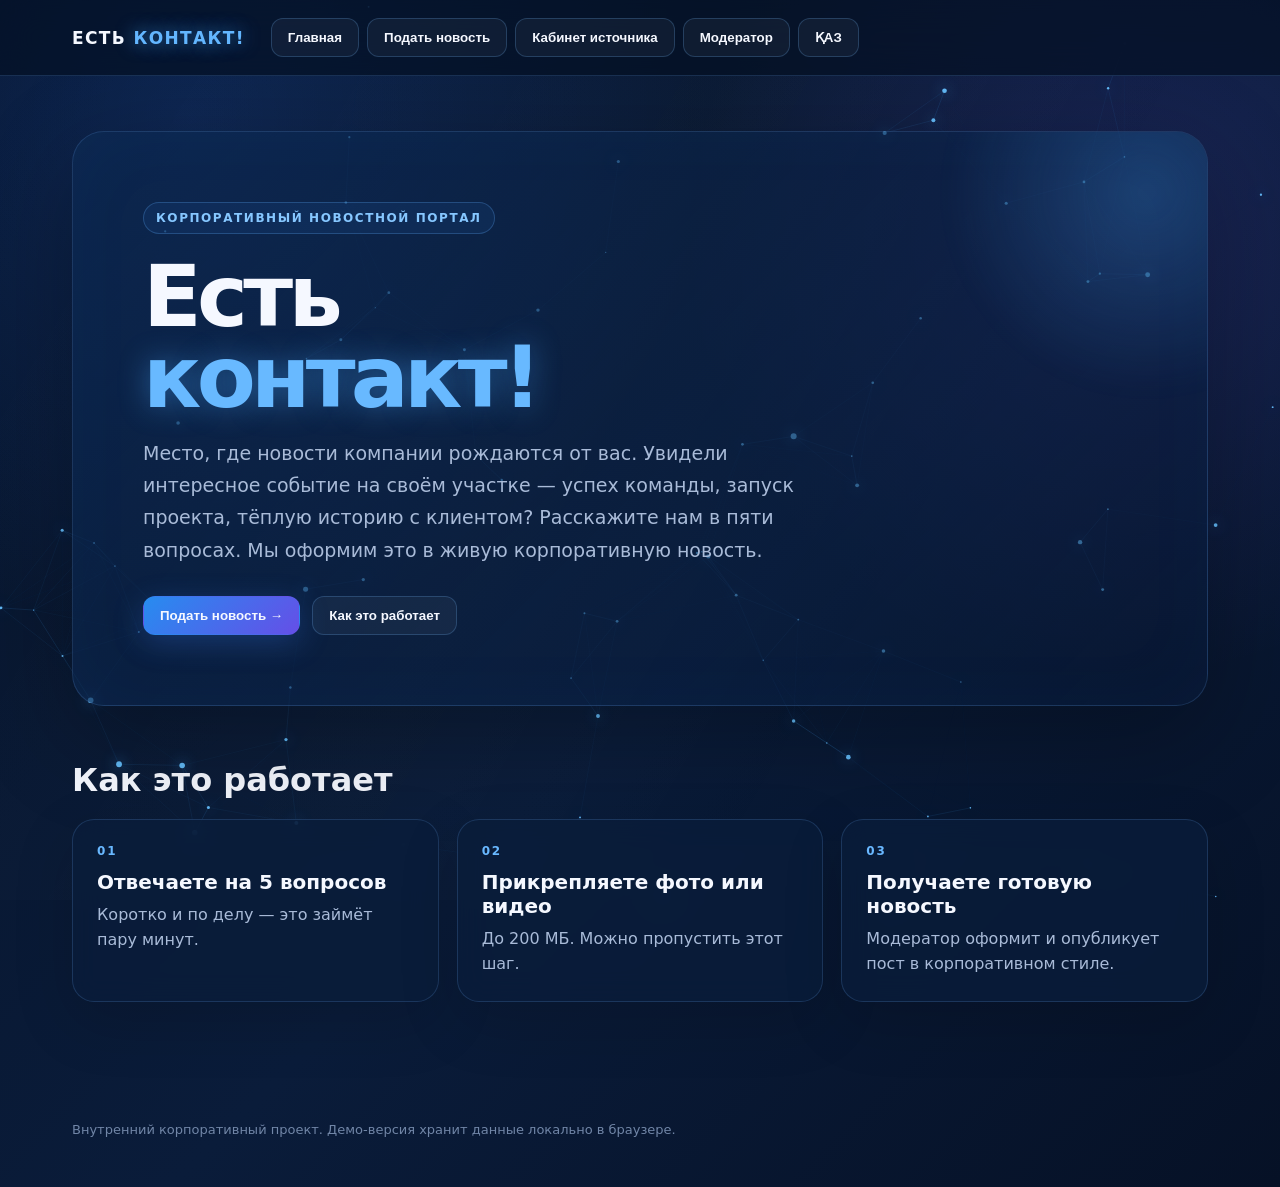
==== commit b4e05475: "Rename index_neon.html to index.html" ====
--- a/index.html
+++ b/index.html
@@ -1,338 +1,226 @@
-<!DOCTYPE html>
+<!doctype html>
 <html lang="ru">
 <head>
-<meta charset="UTF-8">
-<meta name="viewport" content="width=device-width, initial-scale=1.0">
+<meta charset="utf-8">
+<meta name="viewport" content="width=device-width,initial-scale=1">
 <title>ЕСТЬ КОНТАКТ! — корпоративный новостной портал</title>
-<meta name="description" content="ЕСТЬ КОНТАКТ! — портал для подачи и модерации корпоративных новостей.">
-<link rel="preconnect" href="https://fonts.googleapis.com">
-<link rel="preconnect" href="https://fonts.gstatic.com" crossorigin>
-<link href="https://fonts.googleapis.com/css2?family=Manrope:wght@500;700;800&family=Inter:wght@400;500;600&display=swap" rel="stylesheet">
-<link rel="stylesheet" href="css/styles.css">
+<style>
+:root{
+  --bg:#061329; --bg2:#0a1c3a; --card:rgba(10,29,58,.78);
+  --line:rgba(111,178,255,.18); --text:#f5f8ff; --muted:#a9bbd8;
+  --accent:#48a9ff; --accent2:#7c5cff; --glow:rgba(72,169,255,.75);
+}
+*{box-sizing:border-box}
+html{scroll-behavior:smooth}
+body{
+  margin:0;font-family:Inter,system-ui,-apple-system,Segoe UI,Arial,sans-serif;
+  color:var(--text);background:
+  radial-gradient(circle at 15% 10%,rgba(46,119,255,.18),transparent 34%),
+  radial-gradient(circle at 88% 20%,rgba(124,92,255,.14),transparent 30%),
+  linear-gradient(135deg,var(--bg),var(--bg2) 55%,#061126);
+  min-height:100vh;overflow-x:hidden;
+}
+#particles{position:fixed;inset:0;width:100%;height:100%;z-index:0;pointer-events:none}
+body:before{
+  content:"";position:fixed;inset:0;z-index:0;pointer-events:none;
+  background:linear-gradient(120deg,transparent 0%,rgba(255,255,255,.018) 45%,transparent 70%);
+  animation:sweep 9s linear infinite;
+}
+@keyframes sweep{from{transform:translateX(-30%)}to{transform:translateX(30%)}}
+.app{position:relative;z-index:1;min-height:100vh}
+header{
+  position:sticky;top:0;z-index:20;backdrop-filter:blur(18px);
+  background:rgba(4,15,34,.68);border-bottom:1px solid var(--line)
+}
+.nav{max-width:1180px;margin:auto;padding:18px 22px;display:flex;align-items:center;gap:26px}
+.logo{font-weight:900;letter-spacing:.08em;font-size:17px;white-space:nowrap}
+.logo span{color:#63b6ff;text-shadow:0 0 18px var(--glow)}
+nav{display:flex;gap:8px;flex-wrap:wrap}
+button,.btn{
+  border:1px solid rgba(115,187,255,.22);background:rgba(255,255,255,.045);
+  color:var(--text);padding:11px 16px;border-radius:12px;cursor:pointer;
+  font-weight:700;transition:.25s;box-shadow:0 0 0 rgba(72,169,255,0)
+}
+button:hover,.btn:hover{transform:translateY(-2px);border-color:rgba(99,182,255,.55);box-shadow:0 0 24px rgba(72,169,255,.14)}
+.primary{background:linear-gradient(135deg,#278cf0,#654fe7);border-color:transparent;box-shadow:0 8px 30px rgba(55,126,255,.25)}
+main{max-width:1180px;margin:auto;padding:55px 22px 90px}
+.hero{
+  min-height:540px;display:flex;align-items:center;position:relative;overflow:hidden;
+  border:1px solid var(--line);border-radius:32px;padding:70px;
+  background:linear-gradient(135deg,rgba(12,39,78,.72),rgba(8,23,50,.48));
+  box-shadow:0 30px 100px rgba(0,0,0,.28),inset 0 0 80px rgba(52,145,255,.035)
+}
+.hero:after{
+  content:"";position:absolute;width:420px;height:420px;border-radius:50%;
+  right:-150px;top:-150px;background:radial-gradient(circle,rgba(65,169,255,.24),transparent 68%);
+  filter:blur(10px)
+}
+.hero-content{position:relative;z-index:2;max-width:720px}
+.kicker{display:inline-flex;padding:8px 12px;border-radius:99px;border:1px solid rgba(100,180,255,.25);
+  background:rgba(55,145,255,.08);color:#86c7ff;font-size:12px;font-weight:800;letter-spacing:.13em;text-transform:uppercase}
+h1{font-size:clamp(48px,8vw,86px);line-height:.94;margin:22px 0 18px;letter-spacing:-.055em}
+h1 em{font-style:normal;color:#68b9ff;text-shadow:0 0 30px rgba(72,169,255,.45)}
+.hero p{font-size:19px;line-height:1.7;color:var(--muted);max-width:690px}
+.actions{display:flex;gap:12px;margin-top:30px;flex-wrap:wrap}
+.section{margin-top:55px}
+.section-title{display:flex;justify-content:space-between;align-items:end;gap:20px;margin-bottom:20px}
+h2{font-size:32px;margin:0}
+.card-grid{display:grid;grid-template-columns:repeat(3,1fr);gap:18px}
+.card,.panel{
+  background:var(--card);border:1px solid var(--line);border-radius:22px;
+  padding:24px;backdrop-filter:blur(14px);box-shadow:0 20px 60px rgba(0,0,0,.15)
+}
+.step{font-size:12px;color:#69b8ff;font-weight:900;letter-spacing:.15em}
+.card h3{margin:12px 0 8px;font-size:20px}.card p{color:var(--muted);line-height:1.6;margin:0}
+form{display:grid;gap:14px}
+label{font-weight:700;font-size:14px}
+input,textarea,select{
+  width:100%;margin-top:7px;padding:13px 14px;border-radius:12px;
+  border:1px solid rgba(112,170,235,.2);background:rgba(3,15,34,.55);color:white;outline:none
+}
+textarea{min-height:110px;resize:vertical}
+.form-actions{display:flex;gap:10px;flex-wrap:wrap;margin-top:8px}
+.hidden{display:none!important}
+.notice{padding:16px;border-radius:14px;background:rgba(55,155,255,.08);border:1px solid rgba(90,180,255,.18);color:#bcdcff}
+footer{max-width:1180px;margin:auto;padding:30px 22px 50px;color:#7186a7;font-size:13px}
+@media(max-width:800px){
+ .nav{align-items:flex-start;flex-direction:column}.hero{padding:38px 26px;min-height:480px}
+ .card-grid{grid-template-columns:1fr}main{padding-top:25px}h1{font-size:58px}
+}
+</style>
 </head>
 <body>
-
-<!-- ============================= ФОН-ПОДЛОЖКА ============================= -->
-<div class="bg-signal" aria-hidden="true"></div>
-
-<!-- ============================= ШАПКА ============================= -->
-<header class="site-header">
-  <div class="header-inner">
-    <a href="#home" class="brand" data-nav="home">
-      <img src="assets/logo-kazahtelekom.png" alt="Казахтелеком" class="brand-logo">
-      <span class="brand-divider" aria-hidden="true"></span>
-      <span class="brand-name">ЕСТЬ КОНТАКТ!</span>
-    </a>
-
-    <nav class="main-nav" aria-label="Основная навигация">
-      <button class="nav-link" data-nav="home" data-i18n="nav_home">Главная</button>
-      <button class="nav-link" data-nav="wizard" data-i18n="nav_submit">Подать новость</button>
-      <button class="nav-link" data-nav="source-login" data-i18n="nav_source">Кабинет источника</button>
-      <button class="nav-link nav-link-muted" data-nav="mod-login" data-i18n="nav_moderator">Модератор</button>
+<canvas id="particles"></canvas>
+<div class="app">
+<header>
+  <div class="nav">
+    <div class="logo">ЕСТЬ <span>КОНТАКТ!</span></div>
+    <nav>
+      <button onclick="show('home')">Главная</button>
+      <button onclick="show('submit')">Подать новость</button>
+      <button onclick="show('cabinet')">Кабинет источника</button>
+      <button onclick="show('moderator')">Модератор</button>
+      <button>ҚАЗ</button>
     </nav>
-
-    <button class="lang-toggle" id="langToggle" type="button" aria-label="Переключить язык">
-      <span data-i18n="lang_switch">ҚАЗ</span>
-    </button>
   </div>
 </header>
 
-<main id="app">
-
-  <!-- ============================= ЭКРАН: ГЛАВНАЯ ============================= -->
-  <section class="view" id="view-home" data-view>
-    <section class="hero">
-      <div class="hero-text">
-        <h1 class="hero-title" data-i18n="hero_title">Есть контакт!</h1>
-        <p class="hero-subtitle" data-i18n="hero_subtitle">Место, где новости компании рождаются от вас</p>
-        <p class="hero-body" data-i18n="hero_text">Увидели интересное событие на своём участке — успех команды, запуск проекта, тёплую историю с клиентом? Расскажите нам в пяти вопросах. Мы оформим это в живую корпоративную новость.</p>
-        <div class="hero-actions">
-          <button class="btn btn-primary" data-nav="wizard" data-i18n="hero_cta">Подать новость</button>
-          <button class="btn btn-ghost" data-scroll="steps" data-i18n="hero_cta_secondary">Как это работает</button>
-        </div>
-      </div>
-      <div class="hero-graphic" aria-hidden="true">
-        <svg viewBox="0 0 320 320" class="signal-art">
-          <circle cx="160" cy="160" r="150" class="ring ring-1"/>
-          <circle cx="160" cy="160" r="112" class="ring ring-2"/>
-          <circle cx="160" cy="160" r="74" class="ring ring-3"/>
-          <circle cx="160" cy="160" r="10" class="ring-core"/>
-          <g class="nodes">
-            <circle cx="160" cy="10" r="6"/>
-            <circle cx="286" cy="86" r="6"/>
-            <circle cx="286" cy="234" r="6"/>
-            <circle cx="160" cy="310" r="6"/>
-            <circle cx="34" cy="234" r="6"/>
-            <circle cx="34" cy="86" r="6"/>
-          </g>
-        </svg>
-      </div>
-    </section>
-
-    <section class="steps" id="steps">
-      <h2 class="section-title" data-i18n="steps_title">Как это работает</h2>
-      <ol class="steps-grid">
-        <li class="step-card">
-          <span class="step-num">1</span>
-          <h3 data-i18n="step1_title">Отвечаете на 5 вопросов</h3>
-          <p data-i18n="step1_text">Коротко и по делу — это займёт пару минут.</p>
-        </li>
-        <li class="step-card">
-          <span class="step-num">2</span>
-          <h3 data-i18n="step2_title">Прикрепляете фото или видео</h3>
-          <p data-i18n="step2_text">До 200 МБ. Можно пропустить этот шаг.</p>
-        </li>
-        <li class="step-card">
-          <span class="step-num">3</span>
-          <h3 data-i18n="step3_title">Получаете готовую новость</h3>
-          <p data-i18n="step3_text">Модератор оформит и опубликует пост в корпоративном стиле.</p>
-        </li>
-      </ol>
-    </section>
-  </section>
-
-  <!-- ============================= ЭКРАН: МАСТЕР ПОДАЧИ ============================= -->
-  <section class="view" id="view-wizard" data-view hidden>
-    <div class="panel wizard-panel">
-
-      <div class="wizard-progress">
-        <span id="wizardStepLabel" data-i18n="wizard_step_of">Шаг 1 из 3</span>
-        <div class="progress-track"><div class="progress-fill" id="progressFill"></div></div>
-      </div>
-
-      <!-- Шаг 1: 5 вопросов -->
-      <form class="wizard-step" id="step1" data-step="1">
-        <div class="field">
-          <label for="q1" data-i18n="q1_label">1. Что произошло?</label>
-          <input type="text" id="q1" name="what" required data-i18n-placeholder="q1_placeholder" placeholder="Опишите событие одной-двумя фразами">
-        </div>
-
-        <div class="field field-row">
-          <div class="field-col">
-            <label for="q2place" data-i18n="q2_label">2. Где и когда произошло?</label>
-            <input type="text" id="q2place" name="place" required data-i18n-placeholder="q2_place_placeholder" placeholder="Город, филиал, объект">
-          </div>
-          <div class="field-col field-col-narrow">
-            <label for="q2date" class="visually-hidden" data-i18n="q2_date_placeholder">Дата события</label>
-            <input type="date" id="q2date" name="date" required>
-          </div>
-        </div>
-
-        <div class="field">
-          <label for="q3" data-i18n="q3_label">3. Что классного произошло?</label>
-          <p class="field-hint" data-i18n="q3_hint">Опишите в двух предложениях — что делает эту историю особенной</p>
-          <textarea id="q3" name="cool" rows="3" maxlength="320" required data-i18n-placeholder="q3_placeholder" placeholder="Например: команда закрыла проект на неделю раньше срока..."></textarea>
-        </div>
-
-        <div class="field">
-          <label data-i18n="q4_label">4. Какой результат даёт эта новость?</label>
-          <p class="field-hint" data-i18n="q4_hint">Выберите вариант или опишите свой</p>
-          <select id="q4select" name="resultType">
-            <!-- options заполняются из JS (i18n) -->
-          </select>
-          <textarea id="q4custom" name="resultCustom" rows="2" maxlength="200" class="hidden-field" data-i18n-placeholder="q4_custom_placeholder" placeholder="Опишите результат своими словами"></textarea>
-        </div>
-
-        <div class="field field-row">
-          <div class="field-col">
-            <label for="q5name" data-i18n="q5_label">5. Контакты для связи</label>
-            <input type="text" id="q5name" name="authorName" required data-i18n-placeholder="q5_name_placeholder" placeholder="ФИО">
-          </div>
-          <div class="field-col">
-            <label for="q5contact" class="visually-hidden" data-i18n="q5_contact_placeholder">Телефон или email</label>
-            <input type="text" id="q5contact" name="contact" required data-i18n-placeholder="q5_contact_placeholder" placeholder="Телефон или email">
-          </div>
-        </div>
-
-        <div class="wizard-actions">
-          <span></span>
-          <button type="submit" class="btn btn-primary" data-i18n="wizard_next">Далее</button>
-        </div>
-      </form>
-
-      <!-- Шаг 2: медиа -->
-      <div class="wizard-step" id="step2" data-step="2" hidden>
-        <h3 data-i18n="media_title">Прикрепите фото и видео</h3>
-        <p class="field-hint" data-i18n="media_hint">Суммарно до 200 МБ. Форматы: JPG, PNG, MP4, MOV</p>
-
-        <label class="dropzone" id="dropzone" for="fileInput">
-          <span data-i18n="media_drop">Перетащите файлы сюда или нажмите, чтобы выбрать</span>
-          <input type="file" id="fileInput" accept="image/jpeg,image/png,video/mp4,video/quicktime" multiple hidden>
-        </label>
-        <p class="media-error" id="mediaError" hidden></p>
-        <ul class="media-list" id="mediaList"></ul>
-
-        <div class="wizard-actions">
-          <button type="button" class="btn btn-ghost" id="step2Back" data-i18n="wizard_back">Назад</button>
-          <div class="wizard-actions-right">
-            <button type="button" class="btn btn-text" id="step2Skip" data-i18n="media_skip">Пропустить этот шаг</button>
-            <button type="button" class="btn btn-primary" id="step2Next" data-i18n="wizard_next">Далее</button>
-          </div>
-        </div>
-      </div>
-
-      <!-- Шаг 3: проверка -->
-      <div class="wizard-step" id="step3" data-step="3" hidden>
-        <h3 data-i18n="review_title">Проверьте перед отправкой</h3>
-        <dl class="review-list" id="reviewList"></dl>
-
-        <div class="wizard-actions">
-          <button type="button" class="btn btn-ghost" id="step3Back" data-i18n="wizard_back">Назад</button>
-          <button type="button" class="btn btn-primary" id="step3Submit" data-i18n="wizard_submit">Отправить новость</button>
-        </div>
-      </div>
-
-      <!-- Экран успеха -->
-      <div class="wizard-step wizard-success" id="stepSuccess" data-step="success" hidden>
-        <div class="success-icon" aria-hidden="true">✓</div>
-        <h3 data-i18n="success_title">Спасибо! Новость передана модератору</h3>
-        <p id="successText" data-i18n="success_text">Номер вашей заявки — {id}.</p>
-        <div class="wizard-actions wizard-actions-center">
-          <button type="button" class="btn btn-ghost" data-nav="home" data-i18n="success_home">На главную</button>
-          <button type="button" class="btn btn-primary" id="successToDashboard" data-i18n="success_dashboard">Открыть личный кабинет</button>
-        </div>
-      </div>
-
-    </div>
-  </section>
-
-  <!-- ============================= ЭКРАН: ВХОД ИСТОЧНИКА ============================= -->
-  <section class="view" id="view-source-login" data-view hidden>
-    <div class="panel login-panel">
-      <h2 data-i18n="login_source_title">Кабинет источника новости</h2>
-      <p class="field-hint" data-i18n="login_source_text">Введите телефон или email, которые вы указали при подаче новости.</p>
-      <form id="sourceLoginForm">
-        <div class="field">
-          <input type="text" id="sourceContactInput" required data-i18n-placeholder="login_contact_placeholder" placeholder="Телефон или email">
-        </div>
-        <p class="form-error" id="sourceLoginError" hidden data-i18n="login_error_notfound"></p>
-        <button type="submit" class="btn btn-primary btn-block" data-i18n="login_enter">Войти</button>
-      </form>
-    </div>
-  </section>
-
-  <!-- ============================= ЭКРАН: КАБИНЕТ ИСТОЧНИКА ============================= -->
-  <section class="view" id="view-source-dash" data-view hidden>
-    <div class="panel dash-panel">
-      <div class="dash-head">
-        <div>
-          <h2 id="dashGreeting" data-i18n="dash_greeting">Здравствуйте!</h2>
-          <p class="field-hint" data-i18n="dash_subtitle">Вот что происходит с вашими новостями</p>
-        </div>
-        <button class="btn btn-text" id="sourceLogout" data-i18n="dash_logout">Выйти</button>
-      </div>
-
-      <div class="counters">
-        <div class="counter-card"><span class="counter-num" id="cntTotal">0</span><span data-i18n="dash_total">Всего подано</span></div>
-        <div class="counter-card"><span class="counter-num" id="cntPending">0</span><span data-i18n="dash_pending">На рассмотрении</span></div>
-        <div class="counter-card"><span class="counter-num" id="cntPublished">0</span><span data-i18n="dash_published">Опубликовано</span></div>
-        <div class="counter-card"><span class="counter-num" id="cntRejected">0</span><span data-i18n="dash_rejected">Отклонено</span></div>
-      </div>
-
-      <h3 data-i18n="dash_my_news">Мои заявки</h3>
-      <ul class="submission-list" id="sourceSubmissionList"></ul>
-      <p class="empty-note" id="sourceEmptyNote" data-i18n="dash_empty" hidden></p>
-    </div>
-  </section>
-
-  <!-- ============================= ЭКРАН: ВХОД МОДЕРАТОРА ============================= -->
-  <section class="view" id="view-mod-login" data-view hidden>
-    <div class="panel login-panel">
-      <h2 data-i18n="login_mod_title">Панель модератора</h2>
-      <p class="field-hint" data-i18n="login_mod_text">Введите пароль модератора</p>
-      <form id="modLoginForm">
-        <div class="field">
-          <input type="password" id="modPasswordInput" required data-i18n-placeholder="login_mod_placeholder" placeholder="Пароль">
-        </div>
-        <p class="form-error" id="modLoginError" hidden data-i18n="login_mod_error"></p>
-        <p class="field-hint small" data-i18n="login_mod_hint">Демо-пароль: kt2026</p>
-        <button type="submit" class="btn btn-primary btn-block" data-i18n="login_enter">Войти</button>
-      </form>
-    </div>
-  </section>
-
-  <!-- ============================= ЭКРАН: ПАНЕЛЬ МОДЕРАТОРА (список) ============================= -->
-  <section class="view" id="view-mod-dash" data-view hidden>
-    <div class="panel mod-panel">
-      <div class="dash-head">
-        <div>
-          <h2 data-i18n="mod_title">Лента заявок</h2>
-          <p class="field-hint" data-i18n="mod_subtitle">Новые сюжеты от сотрудников компании</p>
-        </div>
-        <button class="btn btn-text" id="modLogout" data-i18n="mod_logout">Выйти</button>
-      </div>
-
-      <div class="counters counters-mod">
-        <div class="counter-card"><span class="counter-num" id="modCntTotal">0</span><span data-i18n="mod_total">Всего</span></div>
-        <div class="counter-card"><span class="counter-num" id="modCntNew">0</span><span data-i18n="mod_new">Новые</span></div>
-        <div class="counter-card"><span class="counter-num" id="modCntProcessing">0</span><span data-i18n="mod_processing">В работе</span></div>
-        <div class="counter-card"><span class="counter-num" id="modCntPublished">0</span><span data-i18n="mod_published">Опубликовано</span></div>
-        <div class="counter-card"><span class="counter-num" id="modCntRejected">0</span><span data-i18n="mod_rejected">Отклонено</span></div>
-      </div>
-
-      <div class="mod-filters" id="modFilters">
-        <div class="filter-highlight" id="filterHighlight" aria-hidden="true"></div>
-        <button class="filter-chip active" data-filter="all" data-i18n="mod_filter_all">Все</button>
-        <button class="filter-chip" data-filter="new" data-i18n="status_new">Новая</button>
-        <button class="filter-chip" data-filter="processing" data-i18n="status_processing">В работе</button>
-        <button class="filter-chip" data-filter="published" data-i18n="status_published">Опубликована</button>
-        <button class="filter-chip" data-filter="rejected" data-i18n="status_rejected">Отклонена</button>
-      </div>
-
-      <ul class="submission-list mod-list" id="modSubmissionList"></ul>
-      <p class="empty-note" id="modEmptyNote" data-i18n="mod_empty" hidden></p>
-    </div>
-  </section>
-
-  <!-- ============================= ЭКРАН: ПАНЕЛЬ МОДЕРАТОРА (детали заявки) ============================= -->
-  <section class="view" id="view-mod-detail" data-view hidden>
-    <div class="panel mod-detail-panel">
-      <button class="btn btn-text" id="modBackToList" data-i18n="mod_back_to_list">← К списку заявок</button>
-
-      <div class="mod-detail-grid">
-        <div class="mod-detail-source">
-          <dl class="review-list" id="modDetailAnswers"></dl>
-          <div id="modDetailMedia" class="media-preview-list"></div>
-        </div>
-
-        <div class="mod-detail-post">
-          <button class="btn btn-secondary" id="modGenerateBtn" data-i18n="mod_generate">Сгенерировать пост</button>
-          <p class="ai-note" data-i18n="mod_ai_note"></p>
-          <p class="ai-source-note" id="aiSourceNote" hidden></p>
-
-          <div class="field">
-            <label data-i18n="mod_post_ru">Пост на русском</label>
-            <textarea id="postRu" rows="8"></textarea>
-          </div>
-          <div class="field">
-            <label data-i18n="mod_post_kk">Пост на казахском</label>
-            <textarea id="postKk" rows="8"></textarea>
-          </div>
-          <p class="field-hint" data-i18n="mod_post_edit_hint"></p>
-
-          <div class="field">
-            <input type="text" id="modRejectReason" data-i18n-placeholder="mod_reject_reason" placeholder="Причина отклонения (необязательно)">
-          </div>
-
-          <div class="wizard-actions">
-            <button class="btn btn-ghost btn-danger" id="modRejectBtn" data-i18n="mod_reject">Отклонить</button>
-            <button class="btn btn-primary" id="modApproveBtn" data-i18n="mod_approve">Опубликовать</button>
-          </div>
-        </div>
+<main>
+<section id="home">
+  <div class="hero">
+    <div class="hero-content">
+      <span class="kicker">Корпоративный новостной портал</span>
+      <h1>Есть<br><em>контакт!</em></h1>
+      <p>Место, где новости компании рождаются от вас. Увидели интересное событие на своём участке — успех команды, запуск проекта, тёплую историю с клиентом? Расскажите нам в пяти вопросах. Мы оформим это в живую корпоративную новость.</p>
+      <div class="actions">
+        <button class="primary" onclick="show('submit')">Подать новость →</button>
+        <button onclick="document.getElementById('how').scrollIntoView()">Как это работает</button>
       </div>
     </div>
-  </section>
-
+  </div>
+
+  <div class="section" id="how">
+    <div class="section-title"><h2>Как это работает</h2></div>
+    <div class="card-grid">
+      <article class="card"><div class="step">01</div><h3>Отвечаете на 5 вопросов</h3><p>Коротко и по делу — это займёт пару минут.</p></article>
+      <article class="card"><div class="step">02</div><h3>Прикрепляете фото или видео</h3><p>До 200 МБ. Можно пропустить этот шаг.</p></article>
+      <article class="card"><div class="step">03</div><h3>Получаете готовую новость</h3><p>Модератор оформит и опубликует пост в корпоративном стиле.</p></article>
+    </div>
+  </div>
+</section>
+
+<section id="submit" class="section hidden">
+  <div class="panel">
+    <h2>Подать новость</h2>
+    <p class="notice">Заполните форму — данные сохраняются локально в браузере этой демо-версии.</p>
+    <form id="newsForm" onsubmit="submitNews(event)">
+      <label>1. Что произошло?<input required name="what" placeholder="Опишите событие одной-двумя фразами"></label>
+      <label>2. Где и когда произошло?<input required name="where" placeholder="Город, филиал, объект"></label>
+      <label>3. Что классного произошло?<textarea required name="cool" placeholder="Опишите в двух предложениях — что делает эту историю особенной"></textarea></label>
+      <label>4. Какой результат даёт эта новость?
+        <select name="result"><option>Улучшение качества</option><option>Экономия ресурсов</option><option>Успех команды</option><option>Новый проект</option><option>Другое</option></select>
+      </label>
+      <label>5. Контакты для связи</label>
+      <input required name="fio" placeholder="ФИО"><input required name="contact" placeholder="Телефон или email">
+      <label>Фото или видео <input type="file" multiple accept=".jpg,.jpeg,.png,.mp4,.mov"></label>
+      <div class="form-actions"><button type="button" onclick="show('home')">Назад</button><button class="primary" type="submit">Отправить новость</button></div>
+    </form>
+  </div>
+</section>
+
+<section id="cabinet" class="section hidden">
+  <div class="panel">
+    <h2>Кабинет источника новости</h2>
+    <p>Введите телефон или email, которые вы указали при подаче новости.</p>
+    <input id="cabInput" placeholder="Телефон или email">
+    <button class="primary" onclick="cabinetLogin()" style="margin-top:12px">Войти</button>
+    <div id="cabResult" style="margin-top:20px"></div>
+  </div>
+</section>
+
+<section id="moderator" class="section hidden">
+  <div class="panel">
+    <h2>Панель модератора</h2>
+    <p>Введите пароль модератора</p>
+    <input id="modPass" type="password" placeholder="Пароль">
+    <button class="primary" onclick="modLogin()" style="margin-top:12px">Войти</button>
+    <div id="modResult" style="margin-top:20px"></div>
+  </div>
+</section>
 </main>
-
-<footer class="site-footer">
-  <p data-i18n="footer_note">Внутренний корпоративный проект. Демо-версия хранит данные локально в браузере.</p>
-</footer>
-
-<script src="js/i18n.js"></script>
-<script src="js/config.js"></script>
-<script src="js/dataStore.js"></script>
-<script src="js/postGenerator.js"></script>
-<script src="js/app.js"></script>
+<footer>Внутренний корпоративный проект. Демо-версия хранит данные локально в браузере.</footer>
+</div>
+
+<script>
+function show(id){
+  ['home','submit','cabinet','moderator'].forEach(x=>document.getElementById(x).classList.toggle('hidden',x!==id));
+  window.scrollTo({top:0,behavior:'smooth'});
+}
+function submitNews(e){
+  e.preventDefault();
+  const f=new FormData(e.target);
+  const item={id:'KT-'+Date.now().toString().slice(-6),contact:f.get('contact'),fio:f.get('fio'),what:f.get('what'),where:f.get('where'),cool:f.get('cool'),result:f.get('result'),status:'На рассмотрении',date:new Date().toLocaleString('ru-RU')};
+  const arr=JSON.parse(localStorage.getItem('kt_news')||'[]');arr.push(item);localStorage.setItem('kt_news',JSON.stringify(arr));
+  e.target.reset();
+  alert('Спасибо! Новость передана модератору. Номер заявки — '+item.id);
+  show('cabinet');
+}
+function cabinetLogin(){
+  const q=document.getElementById('cabInput').value.trim().toLowerCase();
+  const arr=JSON.parse(localStorage.getItem('kt_news')||'[]').filter(x=>x.contact.toLowerCase()===q);
+  document.getElementById('cabResult').innerHTML=arr.length?arr.map(x=>`<div class="notice"><b>${x.id}</b><br>${x.what}<br><small>${x.status} · ${x.date}</small></div>`).join('<br>'):'Заявки не найдены.';
+}
+function modLogin(){
+  const p=document.getElementById('modPass').value;
+  if(p!=='kt2026'){document.getElementById('modResult').innerHTML='<div class="notice">Неверный пароль.</div>';return}
+  const arr=JSON.parse(localStorage.getItem('kt_news')||'[]');
+  document.getElementById('modResult').innerHTML='<div class="notice"><b>Лента заявок</b><br>Всего: '+arr.length+'<br><br>'+ (arr.length?arr.map(x=>`${x.id} — ${x.what} — ${x.status}`).join('<br>'):'Пока заявок нет.')+'</div>';
+}
+
+/* Неоновая сеть точек */
+const c=document.getElementById('particles'),ctx=c.getContext('2d');
+let pts=[],W,H,dpr;
+function resize(){
+ dpr=Math.min(devicePixelRatio||1,2);W=innerWidth;H=innerHeight;
+ c.width=W*dpr;c.height=H*dpr;c.style.width=W+'px';c.style.height=H+'px';ctx.setTransform(dpr,0,0,dpr,0,0);
+ const count=Math.min(95,Math.max(42,Math.floor(W/16)));
+ pts=Array.from({length:count},()=>({x:Math.random()*W,y:Math.random()*H,vx:(Math.random()-.5)*.22,vy:(Math.random()-.5)*.22,r:Math.random()*1.6+.7,p:Math.random()*Math.PI*2}));
+}
+function draw(t){
+ ctx.clearRect(0,0,W,H);
+ for(const p of pts){p.x+=p.vx;p.y+=p.vy;p.p+=.018;if(p.x<-10)p.x=W+10;if(p.x>W+10)p.x=-10;if(p.y<-10)p.y=H+10;if(p.y>H+10)p.y=-10}
+ for(let i=0;i<pts.length;i++)for(let j=i+1;j<pts.length;j++){
+   const a=pts[i],b=pts[j],dx=a.x-b.x,dy=a.y-b.y,d=Math.hypot(dx,dy);
+   if(d<145){ctx.beginPath();ctx.moveTo(a.x,a.y);ctx.lineTo(b.x,b.y);ctx.strokeStyle=`rgba(72,169,255,${(1-d/145)*.15})`;ctx.lineWidth=1;ctx.stroke()}
+ }
+ for(const p of pts){
+   const pulse=1+Math.sin(p.p)*.35;
+   ctx.beginPath();ctx.arc(p.x,p.y,p.r*pulse,0,Math.PI*2);
+   ctx.fillStyle='rgba(102,193,255,.95)';ctx.shadowBlur=14;ctx.shadowColor='rgba(64,170,255,.9)';ctx.fill();ctx.shadowBlur=0;
+ }
+ requestAnimationFrame(draw);
+}
+addEventListener('resize',resize);resize();requestAnimationFrame(draw);
+</script>
 </body>
 </html>
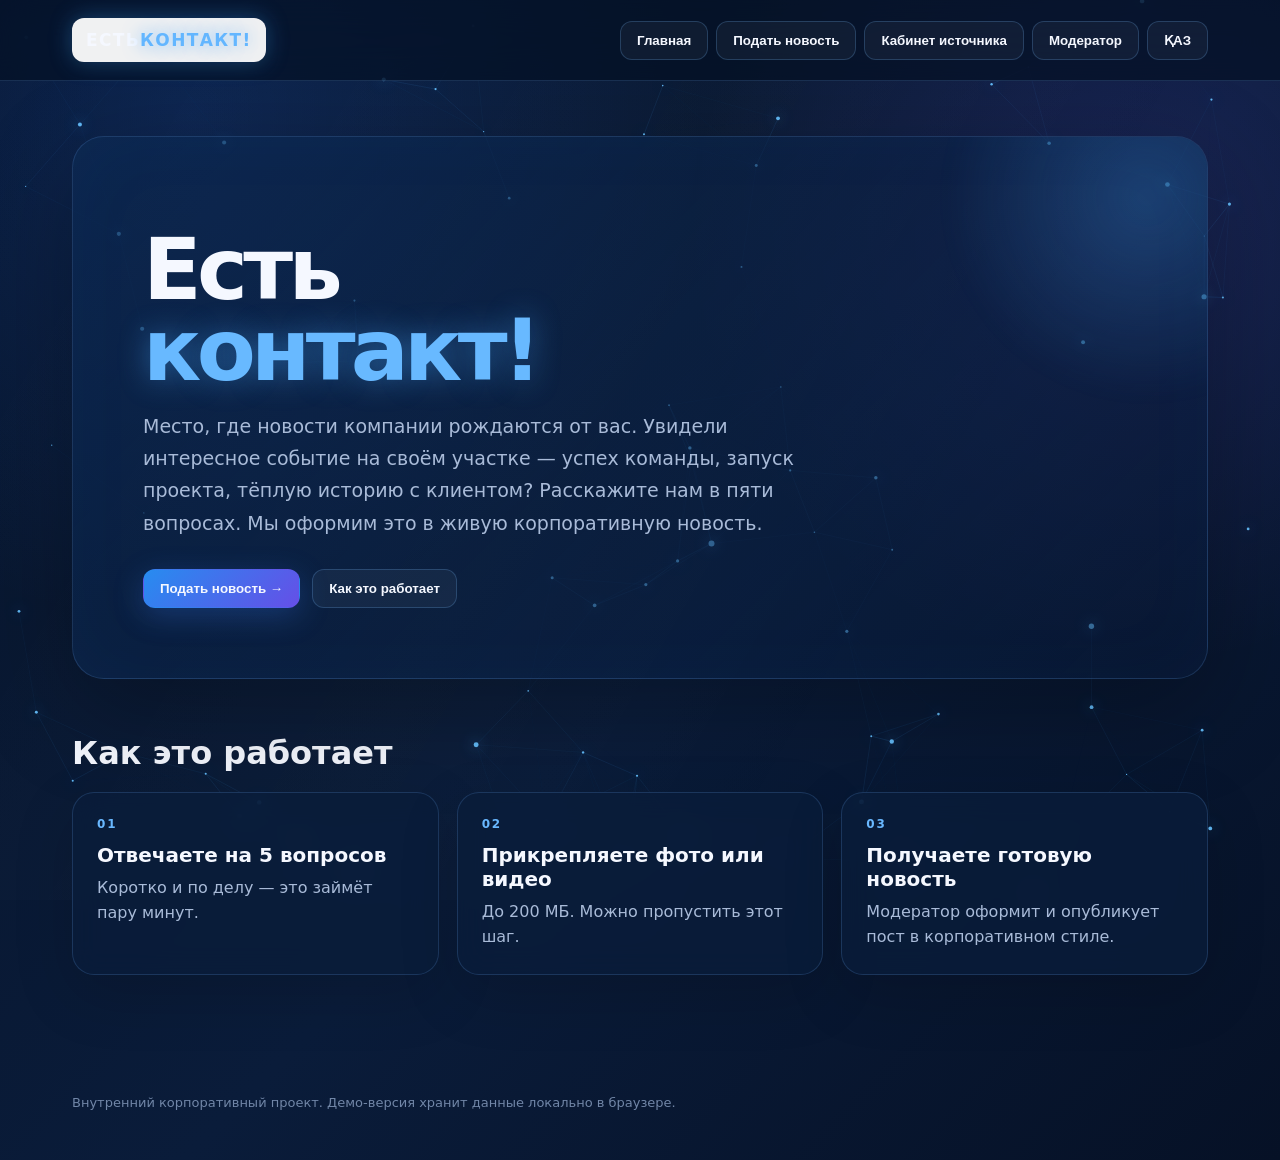
==== commit 4d12f3aa: "Rename index_neon.html to index.html" ====
--- a/index.html
+++ b/index.html
@@ -32,9 +32,12 @@
   position:sticky;top:0;z-index:20;backdrop-filter:blur(18px);
   background:rgba(4,15,34,.68);border-bottom:1px solid var(--line)
 }
-.nav{max-width:1180px;margin:auto;padding:18px 22px;display:flex;align-items:center;gap:26px}
-.logo{font-weight:900;letter-spacing:.08em;font-size:17px;white-space:nowrap}
-.logo span{color:#63b6ff;text-shadow:0 0 18px var(--glow)}
+.nav{max-width:1180px;margin:auto;padding:18px 22px;display:flex;align-items:center;justify-content:space-between;gap:26px}
+.logo{display:flex;align-items:center;height:44px;padding:6px 14px;border-radius:12px;
+  background:rgba(255,255,255,.94);box-shadow:0 0 22px rgba(72,169,255,.35),0 4px 14px rgba(0,0,0,.2)}
+.logo img{height:100%;width:auto;display:block}
+.logo-fallback{font-weight:900;letter-spacing:.08em;font-size:17px;white-space:nowrap}
+.logo-fallback span{color:#63b6ff;text-shadow:0 0 18px var(--glow)}
 nav{display:flex;gap:8px;flex-wrap:wrap}
 button,.btn{
   border:1px solid rgba(115,187,255,.22);background:rgba(255,255,255,.045);
@@ -84,7 +87,7 @@
 .notice{padding:16px;border-radius:14px;background:rgba(55,155,255,.08);border:1px solid rgba(90,180,255,.18);color:#bcdcff}
 footer{max-width:1180px;margin:auto;padding:30px 22px 50px;color:#7186a7;font-size:13px}
 @media(max-width:800px){
- .nav{align-items:flex-start;flex-direction:column}.hero{padding:38px 26px;min-height:480px}
+ .nav{align-items:flex-start;flex-direction:column;justify-content:flex-start}.hero{padding:38px 26px;min-height:480px}
  .card-grid{grid-template-columns:1fr}main{padding-top:25px}h1{font-size:58px}
 }
 </style>
@@ -94,13 +97,16 @@
 <div class="app">
 <header>
   <div class="nav">
-    <div class="logo">ЕСТЬ <span>КОНТАКТ!</span></div>
+    <div class="logo">
+      <img src="logo-kazahtelekom.png" alt="Kazakhtelecom" onerror="this.style.display='none'; document.getElementById('logoFallback').style.display='flex'">
+      <div id="logoFallback" class="logo-fallback" style="display:none">ЕСТЬ <span>КОНТАКТ!</span></div>
+    </div>
     <nav>
-      <button onclick="show('home')">Главная</button>
-      <button onclick="show('submit')">Подать новость</button>
-      <button onclick="show('cabinet')">Кабинет источника</button>
-      <button onclick="show('moderator')">Модератор</button>
-      <button>ҚАЗ</button>
+      <button onclick="show('home')" data-i18n="navHome">Главная</button>
+      <button onclick="show('submit')" data-i18n="navSubmit">Подать новость</button>
+      <button onclick="show('cabinet')" data-i18n="navCabinet">Кабинет источника</button>
+      <button onclick="show('moderator')" data-i18n="navMod">Модератор</button>
+      <button id="langBtn" onclick="toggleLang()">ҚАЗ</button>
     </nav>
   </div>
 </header>
@@ -109,69 +115,153 @@
 <section id="home">
   <div class="hero">
     <div class="hero-content">
-      <span class="kicker">Корпоративный новостной портал</span>
-      <h1>Есть<br><em>контакт!</em></h1>
-      <p>Место, где новости компании рождаются от вас. Увидели интересное событие на своём участке — успех команды, запуск проекта, тёплую историю с клиентом? Расскажите нам в пяти вопросах. Мы оформим это в живую корпоративную новость.</p>
+      <h1 data-i18n-html="h1">Есть<br><em>контакт!</em></h1>
+      <p data-i18n="heroText">Место, где новости компании рождаются от вас. Увидели интересное событие на своём участке — успех команды, запуск проекта, тёплую историю с клиентом? Расскажите нам в пяти вопросах. Мы оформим это в живую корпоративную новость.</p>
       <div class="actions">
-        <button class="primary" onclick="show('submit')">Подать новость →</button>
-        <button onclick="document.getElementById('how').scrollIntoView()">Как это работает</button>
+        <button class="primary" onclick="show('submit')" data-i18n="submitBtn">Подать новость →</button>
+        <button onclick="document.getElementById('how').scrollIntoView()" data-i18n="howBtn">Как это работает</button>
       </div>
     </div>
   </div>
 
   <div class="section" id="how">
-    <div class="section-title"><h2>Как это работает</h2></div>
+    <div class="section-title"><h2 data-i18n="howTitle">Как это работает</h2></div>
     <div class="card-grid">
-      <article class="card"><div class="step">01</div><h3>Отвечаете на 5 вопросов</h3><p>Коротко и по делу — это займёт пару минут.</p></article>
-      <article class="card"><div class="step">02</div><h3>Прикрепляете фото или видео</h3><p>До 200 МБ. Можно пропустить этот шаг.</p></article>
-      <article class="card"><div class="step">03</div><h3>Получаете готовую новость</h3><p>Модератор оформит и опубликует пост в корпоративном стиле.</p></article>
+      <article class="card"><div class="step">01</div><h3 data-i18n="step1h">Отвечаете на 5 вопросов</h3><p data-i18n="step1p">Коротко и по делу — это займёт пару минут.</p></article>
+      <article class="card"><div class="step">02</div><h3 data-i18n="step2h">Прикрепляете фото или видео</h3><p data-i18n="step2p">До 200 МБ. Можно пропустить этот шаг.</p></article>
+      <article class="card"><div class="step">03</div><h3 data-i18n="step3h">Получаете готовую новость</h3><p data-i18n="step3p">Модератор оформит и опубликует пост в корпоративном стиле.</p></article>
     </div>
   </div>
 </section>
 
 <section id="submit" class="section hidden">
   <div class="panel">
-    <h2>Подать новость</h2>
-    <p class="notice">Заполните форму — данные сохраняются локально в браузере этой демо-версии.</p>
+    <h2 data-i18n="submitTitle">Подать новость</h2>
+    <p class="notice" data-i18n="submitNotice">Заполните форму — данные сохраняются локально в браузере этой демо-версии.</p>
     <form id="newsForm" onsubmit="submitNews(event)">
-      <label>1. Что произошло?<input required name="what" placeholder="Опишите событие одной-двумя фразами"></label>
-      <label>2. Где и когда произошло?<input required name="where" placeholder="Город, филиал, объект"></label>
-      <label>3. Что классного произошло?<textarea required name="cool" placeholder="Опишите в двух предложениях — что делает эту историю особенной"></textarea></label>
-      <label>4. Какой результат даёт эта новость?
-        <select name="result"><option>Улучшение качества</option><option>Экономия ресурсов</option><option>Успех команды</option><option>Новый проект</option><option>Другое</option></select>
+      <label data-i18n="q1">1. Что произошло?<input required name="what" placeholder="Опишите событие одной-двумя фразами" data-i18n-ph="q1ph"></label>
+      <label data-i18n="q2">2. Где и когда произошло?<input required name="where" placeholder="Город, филиал, объект" data-i18n-ph="q2ph"></label>
+      <label data-i18n="q3">3. Что классного произошло?<textarea required name="cool" placeholder="Опишите в двух предложениях — что делает эту историю особенной" data-i18n-ph="q3ph"></textarea></label>
+      <label data-i18n="q4">4. Какой результат даёт эта новость?
+        <select name="result">
+          <option data-i18n="opt1">Улучшение качества</option>
+          <option data-i18n="opt2">Экономия ресурсов</option>
+          <option data-i18n="opt3">Успех команды</option>
+          <option data-i18n="opt4">Новый проект</option>
+          <option data-i18n="opt5">Другое</option>
+        </select>
       </label>
-      <label>5. Контакты для связи</label>
-      <input required name="fio" placeholder="ФИО"><input required name="contact" placeholder="Телефон или email">
-      <label>Фото или видео <input type="file" multiple accept=".jpg,.jpeg,.png,.mp4,.mov"></label>
-      <div class="form-actions"><button type="button" onclick="show('home')">Назад</button><button class="primary" type="submit">Отправить новость</button></div>
+      <label data-i18n="q5">5. Контакты для связи</label>
+      <input required name="fio" placeholder="ФИО" data-i18n-ph="fioph"><input required name="contact" placeholder="Телефон или email" data-i18n-ph="contactph">
+      <label data-i18n="fileLabel">Фото или видео <input type="file" multiple accept=".jpg,.jpeg,.png,.mp4,.mov"></label>
+      <div class="form-actions"><button type="button" onclick="show('home')" data-i18n="backBtn">Назад</button><button class="primary" type="submit" data-i18n="sendBtn">Отправить новость</button></div>
     </form>
   </div>
 </section>
 
 <section id="cabinet" class="section hidden">
   <div class="panel">
-    <h2>Кабинет источника новости</h2>
-    <p>Введите телефон или email, которые вы указали при подаче новости.</p>
-    <input id="cabInput" placeholder="Телефон или email">
-    <button class="primary" onclick="cabinetLogin()" style="margin-top:12px">Войти</button>
+    <h2 data-i18n="cabTitle">Кабинет источника новости</h2>
+    <p data-i18n="cabText">Введите телефон или email, которые вы указали при подаче новости.</p>
+    <input id="cabInput" placeholder="Телефон или email" data-i18n-ph="contactph">
+    <button class="primary" onclick="cabinetLogin()" style="margin-top:12px" data-i18n="loginBtn">Войти</button>
     <div id="cabResult" style="margin-top:20px"></div>
   </div>
 </section>
 
 <section id="moderator" class="section hidden">
   <div class="panel">
-    <h2>Панель модератора</h2>
-    <p>Введите пароль модератора</p>
-    <input id="modPass" type="password" placeholder="Пароль">
-    <button class="primary" onclick="modLogin()" style="margin-top:12px">Войти</button>
+    <h2 data-i18n="modTitle">Панель модератора</h2>
+    <p data-i18n="modText">Введите пароль модератора</p>
+    <input id="modPass" type="password" placeholder="Пароль" data-i18n-ph="passph">
+    <button class="primary" onclick="modLogin()" style="margin-top:12px" data-i18n="loginBtn">Войти</button>
     <div id="modResult" style="margin-top:20px"></div>
   </div>
 </section>
 </main>
-<footer>Внутренний корпоративный проект. Демо-версия хранит данные локально в браузере.</footer>
+<footer data-i18n="footer">Внутренний корпоративный проект. Демо-версия хранит данные локально в браузере.</footer>
 </div>
 
 <script>
+/* ==== ПОДКЛЮЧЕНИЕ К GOOGLE ТАБЛИЦЕ ====
+   Вставьте сюда ссылку веб-приложения, полученную на шаге "Развернуть"
+   Пример: 'https://script.google.com/macros/s/AKfycb.../exec'
+*/
+const GOOGLE_SCRIPT_URL = 'https://script.google.com/macros/s/AKfycbwuqZAM7T-wxdBIN29rRkzyHPA4iKZyx3EsrA0ewfV81rGuuexiAzgc2bwfMrQYVCodmw/exec';
+
+/* ===== Переключение языка RU / KZ ===== */
+const translations = {
+  kicker: { ru: "Корпоративный новостной портал", kz: "Корпоративтік жаңалықтар порталы" },
+  h1: { ru: "Есть<br><em>контакт!</em>", kz: "Байланыс<br><em>бар!</em>" },
+  heroText: { ru: "Место, где новости компании рождаются от вас. Увидели интересное событие на своём участке — успех команды, запуск проекта, тёплую историю с клиентом? Расскажите нам в пяти вопросах. Мы оформим это в живую корпоративную новость.",
+              kz: "Компания жаңалықтары сізден туады. Өз учаскеңізде қызықты оқиға көрдіңіз бе — команда жетістігі, жоба іске қосылуы, клиентпен жылы оқиға? Бізге бес сұрақ арқылы айтып беріңіз. Біз оны корпоративтік жаңалыққа айналдырамыз." },
+  submitBtn: { ru: "Подать новость →", kz: "Жаңалық жіберу →" },
+  howBtn: { ru: "Как это работает", kz: "Бұл қалай жұмыс істейді" },
+  howTitle: { ru: "Как это работает", kz: "Бұл қалай жұмыс істейді" },
+  step1h: { ru: "Отвечаете на 5 вопросов", kz: "5 сұраққа жауап бересіз" },
+  step1p: { ru: "Коротко и по делу — это займёт пару минут.", kz: "Қысқа әрі нақты — бірнеше минут алады." },
+  step2h: { ru: "Прикрепляете фото или видео", kz: "Фото немесе видео тіркейсіз" },
+  step2p: { ru: "До 200 МБ. Можно пропустить этот шаг.", kz: "200 МБ дейін. Бұл қадамды өткізіп жіберуге болады." },
+  step3h: { ru: "Получаете готовую новость", kz: "Дайын жаңалықты аласыз" },
+  step3p: { ru: "Модератор оформит и опубликует пост в корпоративном стиле.", kz: "Модератор постты корпоративтік стильде рәсімдеп, жариялайды." },
+  submitTitle: { ru: "Подать новость", kz: "Жаңалық жіберу" },
+  submitNotice: { ru: "Заполните форму — данные сохраняются локально в браузере этой демо-версии.", kz: "Форманы толтырыңыз — деректер осы демо-нұсқаның браузерінде жергілікті сақталады." },
+  q1: { ru: "1. Что произошло?", kz: "1. Не болды?" },
+  q1ph: { ru: "Опишите событие одной-двумя фразами", kz: "Оқиғаны бір-екі сөйлеммен сипаттаңыз" },
+  q2: { ru: "2. Где и когда произошло?", kz: "2. Қайда және қашан болды?" },
+  q2ph: { ru: "Город, филиал, объект", kz: "Қала, филиал, объект" },
+  q3: { ru: "3. Что классного произошло?", kz: "3. Не тамаша нәрсе болды?" },
+  q3ph: { ru: "Опишите в двух предложениях — что делает эту историю особенной", kz: "Екі сөйлеммен сипаттаңыз — бұл оқиғаны ерекше ететін не?" },
+  q4: { ru: "4. Какой результат даёт эта новость?", kz: "4. Бұл жаңалық қандай нәтиже береді?" },
+  opt1: { ru: "Улучшение качества", kz: "Сапаны жақсарту" },
+  opt2: { ru: "Экономия ресурсов", kz: "Ресурстарды үнемдеу" },
+  opt3: { ru: "Успех команды", kz: "Команда жетістігі" },
+  opt4: { ru: "Новый проект", kz: "Жаңа жоба" },
+  opt5: { ru: "Другое", kz: "Басқа" },
+  q5: { ru: "5. Контакты для связи", kz: "5. Байланысу үшін контакт" },
+  fioph: { ru: "ФИО", kz: "Аты-жөні" },
+  contactph: { ru: "Телефон или email", kz: "Телефон немесе email" },
+  fileLabel: { ru: "Фото или видео", kz: "Фото немесе видео" },
+  backBtn: { ru: "Назад", kz: "Артқа" },
+  sendBtn: { ru: "Отправить новость", kz: "Жаңалықты жіберу" },
+  cabTitle: { ru: "Кабинет источника новости", kz: "Жаңалық көзінің кабинеті" },
+  cabText: { ru: "Введите телефон или email, которые вы указали при подаче новости.", kz: "Жаңалықты жіберу кезінде көрсеткен телефон немесе email енгізіңіз." },
+  loginBtn: { ru: "Войти", kz: "Кіру" },
+  modTitle: { ru: "Панель модератора", kz: "Модератор панелі" },
+  modText: { ru: "Введите пароль модератора", kz: "Модератор құпия сөзін енгізіңіз" },
+  passph: { ru: "Пароль", kz: "Құпия сөз" },
+  footer: { ru: "Внутренний корпоративный проект. Демо-версия хранит данные локально в браузере.", kz: "Ішкі корпоративтік жоба. Демо-нұсқа деректерді браузерде жергілікті сақтайды." },
+  navHome: { ru: "Главная", kz: "Басты бет" },
+  navSubmit: { ru: "Подать новость", kz: "Жаңалық жіберу" },
+  navCabinet: { ru: "Кабинет источника", kz: "Көз кабинеті" },
+  navMod: { ru: "Модератор", kz: "Модератор" },
+};
+
+let currentLang = localStorage.getItem('kt_lang') || 'ru';
+
+function applyLang(lang){
+  document.querySelectorAll('[data-i18n]').forEach(el=>{
+    const key = el.getAttribute('data-i18n');
+    if(translations[key]) el.textContent = translations[key][lang];
+  });
+  document.querySelectorAll('[data-i18n-html]').forEach(el=>{
+    const key = el.getAttribute('data-i18n-html');
+    if(translations[key]) el.innerHTML = translations[key][lang];
+  });
+  document.querySelectorAll('[data-i18n-ph]').forEach(el=>{
+    const key = el.getAttribute('data-i18n-ph');
+    if(translations[key]) el.setAttribute('placeholder', translations[key][lang]);
+  });
+  document.documentElement.lang = lang === 'kz' ? 'kk' : 'ru';
+  document.getElementById('langBtn').textContent = lang === 'kz' ? 'РУС' : 'ҚАЗ';
+  currentLang = lang;
+  localStorage.setItem('kt_lang', lang);
+}
+
+function toggleLang(){
+  applyLang(currentLang === 'ru' ? 'kz' : 'ru');
+}
+
 function show(id){
   ['home','submit','cabinet','moderator'].forEach(x=>document.getElementById(x).classList.toggle('hidden',x!==id));
   window.scrollTo({top:0,behavior:'smooth'});
@@ -180,21 +270,107 @@
   e.preventDefault();
   const f=new FormData(e.target);
   const item={id:'KT-'+Date.now().toString().slice(-6),contact:f.get('contact'),fio:f.get('fio'),what:f.get('what'),where:f.get('where'),cool:f.get('cool'),result:f.get('result'),status:'На рассмотрении',date:new Date().toLocaleString('ru-RU')};
+
+  // Сохраняем локально (резервная копия / офлайн-режим)
   const arr=JSON.parse(localStorage.getItem('kt_news')||'[]');arr.push(item);localStorage.setItem('kt_news',JSON.stringify(arr));
+
+  // Отправляем в Google Таблицу
+  if(GOOGLE_SCRIPT_URL && GOOGLE_SCRIPT_URL.indexOf('ВСТАВЬТЕ') === -1){
+    fetch(GOOGLE_SCRIPT_URL, {
+      method:'POST',
+      headers:{'Content-Type':'text/plain;charset=utf-8'},
+      body: JSON.stringify(item)
+    }).catch(err=>console.warn('Не удалось отправить в таблицу, данные сохранены локально:', err));
+  }
+
   e.target.reset();
   alert('Спасибо! Новость передана модератору. Номер заявки — '+item.id);
   show('cabinet');
 }
+
+async function fetchFromSheet(){
+  if(!GOOGLE_SCRIPT_URL || GOOGLE_SCRIPT_URL.indexOf('ВСТАВЬТЕ') !== -1) return null;
+  try{
+    const res = await fetch(GOOGLE_SCRIPT_URL, { method: 'GET' });
+    const text = await res.text();
+    try{
+      return JSON.parse(text);
+    }catch(parseErr){
+      // Пришёл не JSON — значит, скрипт вернул страницу входа/ошибки Google, а не данные
+      console.warn('Ответ от Apps Script — не JSON (похоже на страницу входа Google или ошибку доступа). Проверьте настройки развёртывания: "Выполнять как" = Я, "Доступ" = Все.', text.slice(0,300));
+      return null;
+    }
+  }catch(err){
+    console.warn('Не удалось загрузить данные из таблицы (сетевая ошибка/CORS):', err.message);
+    return null;
+  }
+}
+
+function generatePostText(item){
+  const resultLine = item.result ? `\n\n📈 Результат: ${item.result}` : '';
+  return `📰 ${item.where}\n\n${item.what}\n\n${item.cool}${resultLine}`;
+}
+
+function copyPostText(id, btn){
+  const el = document.getElementById('post-'+id);
+  if(!el) return;
+  navigator.clipboard.writeText(el.textContent).then(()=>{
+    const old = btn.textContent;
+    btn.textContent = 'Скопировано ✓';
+    setTimeout(()=>{btn.textContent = old;}, 1800);
+  }).catch(()=>{
+    alert('Не удалось скопировать автоматически. Выделите текст вручную.');
+  });
+}
+
+function renderNewsCard(x){
+  const post = generatePostText(x);
+  return `
+    <div class="panel" style="margin-bottom:16px">
+      <div style="display:flex;justify-content:space-between;align-items:center;flex-wrap:wrap;gap:8px;margin-bottom:12px">
+        <b style="font-size:17px">${x.id}</b>
+        <span class="notice" style="padding:5px 12px;font-size:12px">${x.status} · ${x.date}</span>
+      </div>
+      <div style="display:grid;gap:6px;margin-bottom:14px;font-size:15px">
+        <div><span style="color:var(--muted)">Что произошло:</span> ${x.what}</div>
+        <div><span style="color:var(--muted)">Где и когда:</span> ${x.where}</div>
+        <div><span style="color:var(--muted)">Что классного:</span> ${x.cool}</div>
+        <div><span style="color:var(--muted)">Результат:</span> ${x.result}</div>
+        <div><span style="color:var(--muted)">Автор:</span> ${x.fio} · ${x.contact}</div>
+      </div>
+      <div class="notice" id="post-${x.id}" style="white-space:pre-wrap;font-size:14px;line-height:1.6">${post}</div>
+      <div class="form-actions" style="margin-top:12px">
+        <button onclick="copyPostText('${x.id}', this)">Скопировать текст поста</button>
+      </div>
+    </div>`;
+}
+
 function cabinetLogin(){
   const q=document.getElementById('cabInput').value.trim().toLowerCase();
-  const arr=JSON.parse(localStorage.getItem('kt_news')||'[]').filter(x=>x.contact.toLowerCase()===q);
-  document.getElementById('cabResult').innerHTML=arr.length?arr.map(x=>`<div class="notice"><b>${x.id}</b><br>${x.what}<br><small>${x.status} · ${x.date}</small></div>`).join('<br>'):'Заявки не найдены.';
-}
+  document.getElementById('cabResult').innerHTML = '<div class="notice">Загрузка…</div>';
+  fetchFromSheet().then(sheetData=>{
+    const source = sheetData !== null ? sheetData : JSON.parse(localStorage.getItem('kt_news')||'[]');
+    const arr = source.filter(x=>String(x.contact).toLowerCase()===q);
+    document.getElementById('cabResult').innerHTML = arr.length
+      ? arr.map(x=>`<div class="notice"><b>${x.id}</b><br>${x.what}<br><small>${x.status} · ${x.date}</small></div>`).join('<br>')
+      : 'Заявки не найдены.';
+  });
+}
+
 function modLogin(){
   const p=document.getElementById('modPass').value;
   if(p!=='kt2026'){document.getElementById('modResult').innerHTML='<div class="notice">Неверный пароль.</div>';return}
-  const arr=JSON.parse(localStorage.getItem('kt_news')||'[]');
-  document.getElementById('modResult').innerHTML='<div class="notice"><b>Лента заявок</b><br>Всего: '+arr.length+'<br><br>'+ (arr.length?arr.map(x=>`${x.id} — ${x.what} — ${x.status}`).join('<br>'):'Пока заявок нет.')+'</div>';
+  document.getElementById('modResult').innerHTML = '<div class="notice">Загрузка…</div>';
+  fetchFromSheet().then(sheetData=>{
+    const arr = sheetData !== null ? sheetData : JSON.parse(localStorage.getItem('kt_news')||'[]');
+    const sourceLabel = sheetData !== null ? 'Google Таблица' : 'локальное хранилище (не удалось подключиться к таблице — см. подсказку ниже)';
+    const hint = sheetData === null ? `<div class="notice" style="margin-top:10px;border-color:rgba(255,180,90,.4)">
+      ⚠️ Не удалось получить данные из Google Таблицы. Проверьте: 1) ссылка на Apps Script открывается в браузере и показывает JSON, а не страницу входа; 2) в развёртывании «Выполнять как» = Я, «Доступ» = Все; 3) после правок кода создано новое развёртывание.
+    </div>` : '';
+    document.getElementById('modResult').innerHTML =
+      `<div class="notice" style="margin-bottom:16px"><b>Лента заявок</b> (источник: ${sourceLabel})<br>Всего: ${arr.length}</div>${hint}`
+      + (arr.length ? arr.map(renderNewsCard).join('') : '<div class="notice">Пока заявок нет.</div>');
+  });
 }
 
 /* Неоновая сеть точек */
@@ -221,6 +397,7 @@
  requestAnimationFrame(draw);
 }
 addEventListener('resize',resize);resize();requestAnimationFrame(draw);
+applyLang(currentLang);
 </script>
 </body>
 </html>
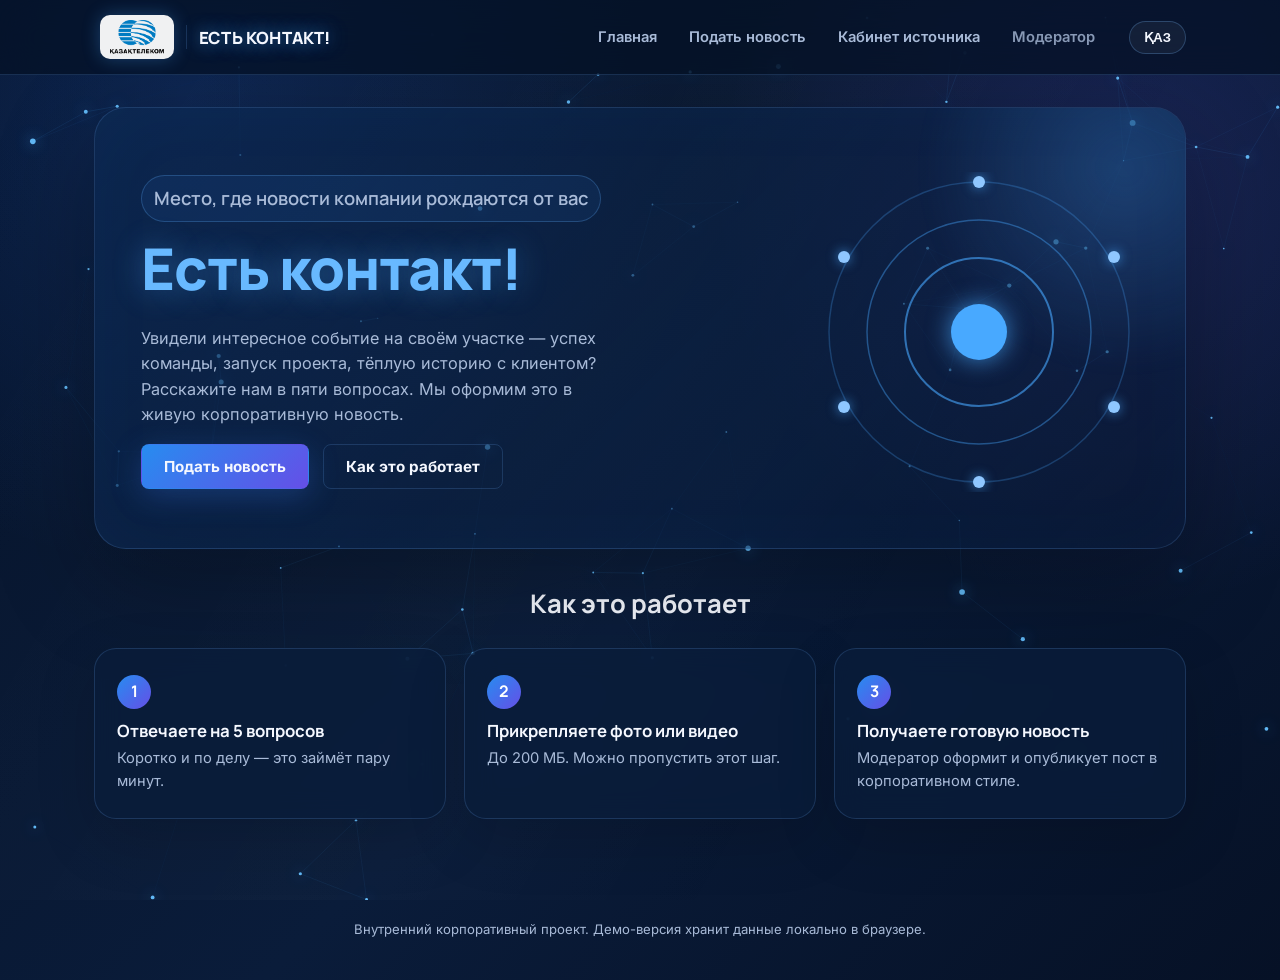
==== commit b686a43e: "Add files via upload" ====
--- a/index.html
+++ b/index.html
@@ -3,401 +3,380 @@
 <head>
 <meta charset="utf-8">
 <meta name="viewport" content="width=device-width,initial-scale=1">
-<title>ЕСТЬ КОНТАКТ! — корпоративный новостной портал</title>
-<style>
-:root{
-  --bg:#061329; --bg2:#0a1c3a; --card:rgba(10,29,58,.78);
-  --line:rgba(111,178,255,.18); --text:#f5f8ff; --muted:#a9bbd8;
-  --accent:#48a9ff; --accent2:#7c5cff; --glow:rgba(72,169,255,.75);
-}
-*{box-sizing:border-box}
-html{scroll-behavior:smooth}
-body{
-  margin:0;font-family:Inter,system-ui,-apple-system,Segoe UI,Arial,sans-serif;
-  color:var(--text);background:
-  radial-gradient(circle at 15% 10%,rgba(46,119,255,.18),transparent 34%),
-  radial-gradient(circle at 88% 20%,rgba(124,92,255,.14),transparent 30%),
-  linear-gradient(135deg,var(--bg),var(--bg2) 55%,#061126);
-  min-height:100vh;overflow-x:hidden;
-}
-#particles{position:fixed;inset:0;width:100%;height:100%;z-index:0;pointer-events:none}
-body:before{
-  content:"";position:fixed;inset:0;z-index:0;pointer-events:none;
-  background:linear-gradient(120deg,transparent 0%,rgba(255,255,255,.018) 45%,transparent 70%);
-  animation:sweep 9s linear infinite;
-}
-@keyframes sweep{from{transform:translateX(-30%)}to{transform:translateX(30%)}}
-.app{position:relative;z-index:1;min-height:100vh}
-header{
-  position:sticky;top:0;z-index:20;backdrop-filter:blur(18px);
-  background:rgba(4,15,34,.68);border-bottom:1px solid var(--line)
-}
-.nav{max-width:1180px;margin:auto;padding:18px 22px;display:flex;align-items:center;justify-content:space-between;gap:26px}
-.logo{display:flex;align-items:center;height:44px;padding:6px 14px;border-radius:12px;
-  background:rgba(255,255,255,.94);box-shadow:0 0 22px rgba(72,169,255,.35),0 4px 14px rgba(0,0,0,.2)}
-.logo img{height:100%;width:auto;display:block}
-.logo-fallback{font-weight:900;letter-spacing:.08em;font-size:17px;white-space:nowrap}
-.logo-fallback span{color:#63b6ff;text-shadow:0 0 18px var(--glow)}
-nav{display:flex;gap:8px;flex-wrap:wrap}
-button,.btn{
-  border:1px solid rgba(115,187,255,.22);background:rgba(255,255,255,.045);
-  color:var(--text);padding:11px 16px;border-radius:12px;cursor:pointer;
-  font-weight:700;transition:.25s;box-shadow:0 0 0 rgba(72,169,255,0)
-}
-button:hover,.btn:hover{transform:translateY(-2px);border-color:rgba(99,182,255,.55);box-shadow:0 0 24px rgba(72,169,255,.14)}
-.primary{background:linear-gradient(135deg,#278cf0,#654fe7);border-color:transparent;box-shadow:0 8px 30px rgba(55,126,255,.25)}
-main{max-width:1180px;margin:auto;padding:55px 22px 90px}
-.hero{
-  min-height:540px;display:flex;align-items:center;position:relative;overflow:hidden;
-  border:1px solid var(--line);border-radius:32px;padding:70px;
-  background:linear-gradient(135deg,rgba(12,39,78,.72),rgba(8,23,50,.48));
-  box-shadow:0 30px 100px rgba(0,0,0,.28),inset 0 0 80px rgba(52,145,255,.035)
-}
-.hero:after{
-  content:"";position:absolute;width:420px;height:420px;border-radius:50%;
-  right:-150px;top:-150px;background:radial-gradient(circle,rgba(65,169,255,.24),transparent 68%);
-  filter:blur(10px)
-}
-.hero-content{position:relative;z-index:2;max-width:720px}
-.kicker{display:inline-flex;padding:8px 12px;border-radius:99px;border:1px solid rgba(100,180,255,.25);
-  background:rgba(55,145,255,.08);color:#86c7ff;font-size:12px;font-weight:800;letter-spacing:.13em;text-transform:uppercase}
-h1{font-size:clamp(48px,8vw,86px);line-height:.94;margin:22px 0 18px;letter-spacing:-.055em}
-h1 em{font-style:normal;color:#68b9ff;text-shadow:0 0 30px rgba(72,169,255,.45)}
-.hero p{font-size:19px;line-height:1.7;color:var(--muted);max-width:690px}
-.actions{display:flex;gap:12px;margin-top:30px;flex-wrap:wrap}
-.section{margin-top:55px}
-.section-title{display:flex;justify-content:space-between;align-items:end;gap:20px;margin-bottom:20px}
-h2{font-size:32px;margin:0}
-.card-grid{display:grid;grid-template-columns:repeat(3,1fr);gap:18px}
-.card,.panel{
-  background:var(--card);border:1px solid var(--line);border-radius:22px;
-  padding:24px;backdrop-filter:blur(14px);box-shadow:0 20px 60px rgba(0,0,0,.15)
-}
-.step{font-size:12px;color:#69b8ff;font-weight:900;letter-spacing:.15em}
-.card h3{margin:12px 0 8px;font-size:20px}.card p{color:var(--muted);line-height:1.6;margin:0}
-form{display:grid;gap:14px}
-label{font-weight:700;font-size:14px}
-input,textarea,select{
-  width:100%;margin-top:7px;padding:13px 14px;border-radius:12px;
-  border:1px solid rgba(112,170,235,.2);background:rgba(3,15,34,.55);color:white;outline:none
-}
-textarea{min-height:110px;resize:vertical}
-.form-actions{display:flex;gap:10px;flex-wrap:wrap;margin-top:8px}
-.hidden{display:none!important}
-.notice{padding:16px;border-radius:14px;background:rgba(55,155,255,.08);border:1px solid rgba(90,180,255,.18);color:#bcdcff}
-footer{max-width:1180px;margin:auto;padding:30px 22px 50px;color:#7186a7;font-size:13px}
-@media(max-width:800px){
- .nav{align-items:flex-start;flex-direction:column;justify-content:flex-start}.hero{padding:38px 26px;min-height:480px}
- .card-grid{grid-template-columns:1fr}main{padding-top:25px}h1{font-size:58px}
-}
-</style>
+<title>ЕСТЬ КОНТАКТ! / Байланыс орнады!</title>
+<meta name="description" content="Корпоративный портал для подачи и модерации новостей от сотрудников.">
+<link rel="preconnect" href="https://fonts.googleapis.com">
+<link rel="preconnect" href="https://fonts.gstatic.com" crossorigin>
+<link href="https://fonts.googleapis.com/css2?family=Manrope:wght@500;700;800&family=Inter:wght@400;500;600;700&display=swap" rel="stylesheet">
+<link rel="stylesheet" href="styles-neon.css">
 </head>
 <body>
 <canvas id="particles"></canvas>
 <div class="app">
-<header>
-  <div class="nav">
-    <div class="logo">
-      <img src="logo-kazahtelekom.png" alt="Kazakhtelecom" onerror="this.style.display='none'; document.getElementById('logoFallback').style.display='flex'">
-      <div id="logoFallback" class="logo-fallback" style="display:none">ЕСТЬ <span>КОНТАКТ!</span></div>
-    </div>
-    <nav>
-      <button onclick="show('home')" data-i18n="navHome">Главная</button>
-      <button onclick="show('submit')" data-i18n="navSubmit">Подать новость</button>
-      <button onclick="show('cabinet')" data-i18n="navCabinet">Кабинет источника</button>
-      <button onclick="show('moderator')" data-i18n="navMod">Модератор</button>
-      <button id="langBtn" onclick="toggleLang()">ҚАЗ</button>
+
+<header class="site-header">
+  <div class="header-inner">
+    <button class="brand" data-nav="home" aria-label="ЕСТЬ КОНТАКТ! — на главную">
+      <img class="brand-logo" src="logo-kazahtelekom.png" alt="Kazakhtelecom" onerror="this.style.display='none'">
+      <span class="brand-divider"></span>
+      <span class="brand-name" data-i18n="brand_name">ЕСТЬ КОНТАКТ!</span>
+    </button>
+    <nav class="main-nav" aria-label="Основная навигация">
+      <button class="nav-link" data-nav="home" data-i18n="nav_home">Главная</button>
+      <button class="nav-link" data-nav="wizard" data-i18n="nav_submit">Подать новость</button>
+      <button class="nav-link" data-nav="source-login" data-i18n="nav_source">Кабинет источника</button>
+      <button class="nav-link nav-link-muted" data-nav="mod-login" data-i18n="nav_moderator">Модератор</button>
     </nav>
+    <button class="lang-toggle" id="langToggle" aria-label="Переключить язык"><span>ҚАЗ</span></button>
   </div>
 </header>
 
-<main>
-<section id="home">
-  <div class="hero">
-    <div class="hero-content">
-      <h1 data-i18n-html="h1">Есть<br><em>контакт!</em></h1>
-      <p data-i18n="heroText">Место, где новости компании рождаются от вас. Увидели интересное событие на своём участке — успех команды, запуск проекта, тёплую историю с клиентом? Расскажите нам в пяти вопросах. Мы оформим это в живую корпоративную новость.</p>
-      <div class="actions">
-        <button class="primary" onclick="show('submit')" data-i18n="submitBtn">Подать новость →</button>
-        <button onclick="document.getElementById('how').scrollIntoView()" data-i18n="howBtn">Как это работает</button>
-      </div>
-    </div>
-  </div>
-
-  <div class="section" id="how">
-    <div class="section-title"><h2 data-i18n="howTitle">Как это работает</h2></div>
-    <div class="card-grid">
-      <article class="card"><div class="step">01</div><h3 data-i18n="step1h">Отвечаете на 5 вопросов</h3><p data-i18n="step1p">Коротко и по делу — это займёт пару минут.</p></article>
-      <article class="card"><div class="step">02</div><h3 data-i18n="step2h">Прикрепляете фото или видео</h3><p data-i18n="step2p">До 200 МБ. Можно пропустить этот шаг.</p></article>
-      <article class="card"><div class="step">03</div><h3 data-i18n="step3h">Получаете готовую новость</h3><p data-i18n="step3p">Модератор оформит и опубликует пост в корпоративном стиле.</p></article>
-    </div>
-  </div>
-</section>
-
-<section id="submit" class="section hidden">
-  <div class="panel">
-    <h2 data-i18n="submitTitle">Подать новость</h2>
-    <p class="notice" data-i18n="submitNotice">Заполните форму — данные сохраняются локально в браузере этой демо-версии.</p>
-    <form id="newsForm" onsubmit="submitNews(event)">
-      <label data-i18n="q1">1. Что произошло?<input required name="what" placeholder="Опишите событие одной-двумя фразами" data-i18n-ph="q1ph"></label>
-      <label data-i18n="q2">2. Где и когда произошло?<input required name="where" placeholder="Город, филиал, объект" data-i18n-ph="q2ph"></label>
-      <label data-i18n="q3">3. Что классного произошло?<textarea required name="cool" placeholder="Опишите в двух предложениях — что делает эту историю особенной" data-i18n-ph="q3ph"></textarea></label>
-      <label data-i18n="q4">4. Какой результат даёт эта новость?
-        <select name="result">
-          <option data-i18n="opt1">Улучшение качества</option>
-          <option data-i18n="opt2">Экономия ресурсов</option>
-          <option data-i18n="opt3">Успех команды</option>
-          <option data-i18n="opt4">Новый проект</option>
-          <option data-i18n="opt5">Другое</option>
-        </select>
-      </label>
-      <label data-i18n="q5">5. Контакты для связи</label>
-      <input required name="fio" placeholder="ФИО" data-i18n-ph="fioph"><input required name="contact" placeholder="Телефон или email" data-i18n-ph="contactph">
-      <label data-i18n="fileLabel">Фото или видео <input type="file" multiple accept=".jpg,.jpeg,.png,.mp4,.mov"></label>
-      <div class="form-actions"><button type="button" onclick="show('home')" data-i18n="backBtn">Назад</button><button class="primary" type="submit" data-i18n="sendBtn">Отправить новость</button></div>
-    </form>
-  </div>
-</section>
-
-<section id="cabinet" class="section hidden">
-  <div class="panel">
-    <h2 data-i18n="cabTitle">Кабинет источника новости</h2>
-    <p data-i18n="cabText">Введите телефон или email, которые вы указали при подаче новости.</p>
-    <input id="cabInput" placeholder="Телефон или email" data-i18n-ph="contactph">
-    <button class="primary" onclick="cabinetLogin()" style="margin-top:12px" data-i18n="loginBtn">Войти</button>
-    <div id="cabResult" style="margin-top:20px"></div>
-  </div>
-</section>
-
-<section id="moderator" class="section hidden">
-  <div class="panel">
-    <h2 data-i18n="modTitle">Панель модератора</h2>
-    <p data-i18n="modText">Введите пароль модератора</p>
-    <input id="modPass" type="password" placeholder="Пароль" data-i18n-ph="passph">
-    <button class="primary" onclick="modLogin()" style="margin-top:12px" data-i18n="loginBtn">Войти</button>
-    <div id="modResult" style="margin-top:20px"></div>
-  </div>
-</section>
+<main id="app">
+
+  <!-- ================= ГЛАВНАЯ ================= -->
+  <section id="view-home" data-view class="view">
+    <div class="hero">
+      <div class="hero-text">
+        <p class="hero-subtitle" data-i18n="hero_subtitle">Место, где новости компании рождаются от вас</p>
+        <h1 class="hero-title" data-i18n="hero_title">Есть контакт!</h1>
+        <p class="hero-body" data-i18n="hero_text">Увидели интересное событие на своём участке — успех команды, запуск проекта, тёплую историю с клиентом? Расскажите нам в пяти вопросах. Мы оформим это в живую корпоративную новость.</p>
+        <div class="hero-actions">
+          <button class="btn btn-primary" data-nav="wizard" data-i18n="hero_cta">Подать новость</button>
+          <button class="btn btn-ghost" data-scroll="steps-section" data-i18n="hero_cta_secondary">Как это работает</button>
+        </div>
+      </div>
+      <div class="hero-graphic">
+        <svg class="signal-art" viewBox="0 0 320 320" xmlns="http://www.w3.org/2000/svg" aria-hidden="true">
+          <circle class="ring ring-1" cx="160" cy="160" r="150"/>
+          <circle class="ring ring-2" cx="160" cy="160" r="112"/>
+          <circle class="ring ring-3" cx="160" cy="160" r="74"/>
+          <circle class="ring-core" cx="160" cy="160" r="28"/>
+          <g class="nodes">
+            <circle cx="160" cy="10" r="6"/>
+            <circle cx="295" cy="85" r="6"/>
+            <circle cx="295" cy="235" r="6"/>
+            <circle cx="160" cy="310" r="6"/>
+            <circle cx="25" cy="235" r="6"/>
+            <circle cx="25" cy="85" r="6"/>
+          </g>
+        </svg>
+      </div>
+    </div>
+
+    <section class="steps" id="steps-section">
+      <h2 class="section-title" data-i18n="steps_title">Как это работает</h2>
+      <ul class="steps-grid">
+        <li class="step-card">
+          <span class="step-num">1</span>
+          <h3 data-i18n="step1_title">Отвечаете на 5 вопросов</h3>
+          <p data-i18n="step1_text">Коротко и по делу — это займёт пару минут.</p>
+        </li>
+        <li class="step-card">
+          <span class="step-num">2</span>
+          <h3 data-i18n="step2_title">Прикрепляете фото или видео</h3>
+          <p data-i18n="step2_text">До 200 МБ. Можно пропустить этот шаг.</p>
+        </li>
+        <li class="step-card">
+          <span class="step-num">3</span>
+          <h3 data-i18n="step3_title">Получаете готовую новость</h3>
+          <p data-i18n="step3_text">Модератор оформит и опубликует пост в корпоративном стиле.</p>
+        </li>
+      </ul>
+    </section>
+  </section>
+
+  <!-- ================= МАСТЕР ПОДАЧИ НОВОСТИ ================= -->
+  <section id="view-wizard" data-view class="view" hidden>
+    <div class="panel wizard-panel">
+
+      <div class="wizard-progress">
+        <span id="wizardStepLabel"></span>
+        <div class="progress-track"><div class="progress-fill" id="progressFill" style="width:33%"></div></div>
+      </div>
+
+      <!-- Шаг 1: пять вопросов -->
+      <form id="step1" class="wizard-step">
+        <div class="field">
+          <label data-i18n="q1_label">1. Что произошло?</label>
+          <input type="text" name="what" required data-i18n-placeholder="q1_placeholder" placeholder="Опишите событие одной-двумя фразами">
+        </div>
+
+        <div class="field">
+          <label data-i18n="q2_label">2. Где и когда произошло?</label>
+          <div class="field-row">
+            <div class="field-col">
+              <input type="text" name="place" required data-i18n-placeholder="q2_place_placeholder" placeholder="Город, филиал, объект">
+            </div>
+            <div class="field-col field-col-narrow">
+              <input type="date" name="date" required>
+            </div>
+          </div>
+        </div>
+
+        <div class="field">
+          <label data-i18n="q3_label">3. Что классного произошло?</label>
+          <p class="field-hint" data-i18n="q3_hint">Опишите в двух предложениях — что делает эту историю особенной</p>
+          <textarea name="cool" rows="3" required data-i18n-placeholder="q3_placeholder" placeholder="Например: команда закрыла проект на неделю раньше срока..."></textarea>
+        </div>
+
+        <div class="field">
+          <label data-i18n="q4_label">4. Какой результат даёт эта новость?</label>
+          <p class="field-hint" data-i18n="q4_hint">Выберите вариант или опишите свой</p>
+          <select id="q4select" name="resultType" required></select>
+          <input type="text" id="q4custom" name="resultCustom" class="hidden-field" data-i18n-placeholder="q4_custom_placeholder" placeholder="Опишите результат своими словами">
+        </div>
+
+        <div class="field">
+          <label data-i18n="q5_label">5. Контакты для связи</label>
+          <div class="field-row">
+            <div class="field-col">
+              <input type="text" name="authorName" required data-i18n-placeholder="q5_name_placeholder" placeholder="ФИО">
+            </div>
+            <div class="field-col">
+              <input type="text" name="contact" required data-i18n-placeholder="q5_contact_placeholder" placeholder="Телефон или email">
+            </div>
+          </div>
+        </div>
+
+        <div class="wizard-actions">
+          <button type="button" class="btn btn-ghost" data-nav="home" data-i18n="wizard_cancel">Отменить</button>
+          <button type="submit" class="btn btn-primary" data-i18n="wizard_next">Далее</button>
+        </div>
+      </form>
+
+      <!-- Шаг 2: медиа -->
+      <div id="step2" class="wizard-step" hidden>
+        <div class="field">
+          <label data-i18n="media_title">Прикрепите фото и видео</label>
+          <p class="field-hint" data-i18n="media_hint">Суммарно до 200 МБ. Форматы: JPG, PNG, MP4, MOV</p>
+          <label for="fileInput" id="dropzone" class="dropzone" data-i18n="media_drop">Перетащите файлы сюда или нажмите, чтобы выбрать</label>
+          <input type="file" id="fileInput" class="visually-hidden" multiple accept=".jpg,.jpeg,.png,.mp4,.mov">
+          <p class="media-error" id="mediaError" hidden></p>
+          <ul class="media-list" id="mediaList"></ul>
+        </div>
+        <div class="wizard-actions">
+          <button type="button" class="btn btn-ghost" id="step2Back" data-i18n="wizard_back">Назад</button>
+          <div class="wizard-actions-right">
+            <button type="button" class="btn btn-text" id="step2Skip" data-i18n="media_skip">Пропустить этот шаг</button>
+            <button type="button" class="btn btn-primary" id="step2Next" data-i18n="wizard_next">Далее</button>
+          </div>
+        </div>
+      </div>
+
+      <!-- Шаг 3: проверка -->
+      <div id="step3" class="wizard-step" hidden>
+        <h3 data-i18n="review_title">Проверьте перед отправкой</h3>
+        <dl class="review-list" id="reviewList"></dl>
+        <div class="wizard-actions">
+          <button type="button" class="btn btn-ghost" id="step3Back" data-i18n="wizard_back">Назад</button>
+          <button type="button" class="btn btn-primary" id="step3Submit" data-i18n="wizard_submit">Отправить новость</button>
+        </div>
+      </div>
+
+      <!-- Успех -->
+      <div id="stepSuccess" class="wizard-step wizard-success" hidden>
+        <div class="success-icon">✓</div>
+        <h3 data-i18n="success_title">Спасибо! Новость передана модератору</h3>
+        <p id="successText"></p>
+        <div class="wizard-actions wizard-actions-center">
+          <button class="btn btn-ghost" data-nav="home" data-i18n="success_home">На главную</button>
+          <button class="btn btn-primary" id="successToDashboard" data-i18n="success_dashboard">Открыть личный кабинет</button>
+        </div>
+      </div>
+
+    </div>
+  </section>
+
+  <!-- ================= КАБИНЕТ ИСТОЧНИКА: ВХОД ================= -->
+  <section id="view-source-login" data-view class="view" hidden>
+    <div class="panel login-panel">
+      <h2 data-i18n="login_source_title">Кабинет источника новости</h2>
+      <p data-i18n="login_source_text">Введите телефон или email, которые вы указали при подаче новости.</p>
+      <form id="sourceLoginForm">
+        <div class="field">
+          <input type="text" id="sourceContactInput" required data-i18n-placeholder="login_contact_placeholder" placeholder="Телефон или email">
+        </div>
+        <p class="form-error" id="sourceLoginError" hidden data-i18n="login_error_notfound">Заявок с такими контактами пока не найдено.</p>
+        <button type="submit" class="btn btn-primary btn-block" data-i18n="login_enter">Войти</button>
+      </form>
+    </div>
+  </section>
+
+  <!-- ================= КАБИНЕТ ИСТОЧНИКА: ДАШБОРД ================= -->
+  <section id="view-source-dash" data-view class="view" hidden>
+    <div class="panel dash-panel">
+      <div class="dash-head">
+        <div>
+          <h2 id="dashGreeting"></h2>
+          <p data-i18n="dash_subtitle">Вот что происходит с вашими новостями</p>
+        </div>
+        <button class="btn btn-ghost" id="sourceLogout" data-i18n="dash_logout">Выйти</button>
+      </div>
+      <div class="counters">
+        <div class="counter-card"><span class="counter-num" id="cntTotal">0</span><span data-i18n="dash_total">Всего подано</span></div>
+        <div class="counter-card"><span class="counter-num" id="cntPending">0</span><span data-i18n="dash_pending">На рассмотрении</span></div>
+        <div class="counter-card"><span class="counter-num" id="cntPublished">0</span><span data-i18n="dash_published">Опубликовано</span></div>
+        <div class="counter-card"><span class="counter-num" id="cntRejected">0</span><span data-i18n="dash_rejected">Отклонено</span></div>
+      </div>
+      <h3 data-i18n="dash_my_news">Мои заявки</h3>
+      <ul class="submission-list" id="sourceSubmissionList"></ul>
+      <p class="empty-note" id="sourceEmptyNote" hidden data-i18n="dash_empty">Заявок пока нет — самое время рассказать о своём событии.</p>
+    </div>
+  </section>
+
+  <!-- ================= МОДЕРАТОР: ВХОД ================= -->
+  <section id="view-mod-login" data-view class="view" hidden>
+    <div class="panel login-panel">
+      <h2 data-i18n="login_mod_title">Панель модератора</h2>
+      <p data-i18n="login_mod_text">Введите пароль модератора</p>
+      <form id="modLoginForm">
+        <div class="field">
+          <input type="password" id="modPasswordInput" required data-i18n-placeholder="login_mod_placeholder" placeholder="Пароль">
+        </div>
+        <p class="form-error" id="modLoginError" hidden data-i18n="login_mod_error">Неверный пароль</p>
+        <p class="field-hint small" data-i18n="login_mod_hint">Демо-пароль: kt2026</p>
+        <button type="submit" class="btn btn-primary btn-block" data-i18n="login_enter">Войти</button>
+      </form>
+    </div>
+  </section>
+
+  <!-- ================= МОДЕРАТОР: ЛЕНТА ЗАЯВОК ================= -->
+  <section id="view-mod-dash" data-view class="view" hidden>
+    <div class="panel mod-panel">
+      <div class="dash-head">
+        <div>
+          <h2 data-i18n="mod_title">Лента заявок</h2>
+          <p data-i18n="mod_subtitle">Новые сюжеты от сотрудников компании</p>
+        </div>
+        <button class="btn btn-ghost" id="modLogout" data-i18n="mod_logout">Выйти</button>
+      </div>
+
+      <div class="counters counters-mod">
+        <div class="counter-card"><span class="counter-num" id="modCntTotal">0</span><span data-i18n="mod_total">Всего</span></div>
+        <div class="counter-card"><span class="counter-num" id="modCntNew">0</span><span data-i18n="mod_new">Новые</span></div>
+        <div class="counter-card"><span class="counter-num" id="modCntProcessing">0</span><span data-i18n="mod_processing">В работе</span></div>
+        <div class="counter-card"><span class="counter-num" id="modCntPublished">0</span><span data-i18n="mod_published">Опубликовано</span></div>
+        <div class="counter-card"><span class="counter-num" id="modCntRejected">0</span><span data-i18n="mod_rejected">Отклонено</span></div>
+      </div>
+
+      <div class="mod-filters" id="modFilters">
+        <div class="filter-highlight" id="filterHighlight"></div>
+        <button type="button" class="filter-chip active" data-filter="all" data-i18n="mod_filter_all">Все</button>
+        <button type="button" class="filter-chip" data-filter="new" data-i18n="status_new">Новая</button>
+        <button type="button" class="filter-chip" data-filter="processing" data-i18n="status_processing">В работе</button>
+        <button type="button" class="filter-chip" data-filter="published" data-i18n="status_published">Опубликована</button>
+        <button type="button" class="filter-chip" data-filter="rejected" data-i18n="status_rejected">Отклонена</button>
+      </div>
+
+      <ul class="submission-list mod-list" id="modSubmissionList"></ul>
+      <p class="empty-note" id="modEmptyNote" hidden data-i18n="mod_empty">Заявок пока нет.</p>
+    </div>
+  </section>
+
+  <!-- ================= МОДЕРАТОР: ДЕТАЛЬ ЗАЯВКИ ================= -->
+  <section id="view-mod-detail" data-view class="view" hidden>
+    <div class="panel mod-detail-panel">
+      <button type="button" class="btn btn-text" id="modBackToList" data-i18n="mod_back_to_list">К списку заявок</button>
+
+      <div class="mod-detail-grid">
+        <div>
+          <dl class="review-list" id="modDetailAnswers"></dl>
+          <div id="modDetailMedia"></div>
+        </div>
+
+        <div>
+          <button type="button" class="btn btn-secondary" id="modGenerateBtn" data-i18n="mod_generate">Сгенерировать пост</button>
+          <p class="ai-note" data-i18n="mod_ai_note">Черновик собран шаблоном по стилю компании — обязательно проверьте и при необходимости отредактируйте перед публикацией.</p>
+          <p class="ai-source-note" id="aiSourceNote" hidden></p>
+
+          <div class="field">
+            <label data-i18n="mod_post_ru">Пост на русском</label>
+            <textarea id="postRu" rows="7"></textarea>
+          </div>
+          <div class="field">
+            <label data-i18n="mod_post_kk">Пост на казахском</label>
+            <textarea id="postKk" rows="7"></textarea>
+          </div>
+          <p class="field-hint small" data-i18n="mod_post_edit_hint">Текст можно свободно редактировать перед публикацией</p>
+
+          <div class="field">
+            <label data-i18n="mod_reject_reason">Причина отклонения (необязательно)</label>
+            <input type="text" id="modRejectReason">
+          </div>
+
+          <div class="wizard-actions">
+            <button type="button" class="btn btn-danger" id="modRejectBtn" data-i18n="mod_reject">Отклонить</button>
+            <button type="button" class="btn btn-primary" id="modApproveBtn" data-i18n="mod_approve">Опубликовать</button>
+          </div>
+        </div>
+      </div>
+    </div>
+  </section>
+
 </main>
-<footer data-i18n="footer">Внутренний корпоративный проект. Демо-версия хранит данные локально в браузере.</footer>
+
+<footer class="site-footer" data-i18n="footer_note">Внутренний корпоративный проект. Демо-версия хранит данные локально в браузере.</footer>
+
 </div>
 
+<script src="i18n.js"></script>
+<script src="config.js"></script>
+<script src="dataStore.js"></script>
+<script src="postGenerator.js"></script>
+<script src="app.js"></script>
 <script>
-/* ==== ПОДКЛЮЧЕНИЕ К GOOGLE ТАБЛИЦЕ ====
-   Вставьте сюда ссылку веб-приложения, полученную на шаге "Развернуть"
-   Пример: 'https://script.google.com/macros/s/AKfycb.../exec'
-*/
-const GOOGLE_SCRIPT_URL = 'https://script.google.com/macros/s/AKfycbwuqZAM7T-wxdBIN29rRkzyHPA4iKZyx3EsrA0ewfV81rGuuexiAzgc2bwfMrQYVCodmw/exec';
-
-/* ===== Переключение языка RU / KZ ===== */
-const translations = {
-  kicker: { ru: "Корпоративный новостной портал", kz: "Корпоративтік жаңалықтар порталы" },
-  h1: { ru: "Есть<br><em>контакт!</em>", kz: "Байланыс<br><em>бар!</em>" },
-  heroText: { ru: "Место, где новости компании рождаются от вас. Увидели интересное событие на своём участке — успех команды, запуск проекта, тёплую историю с клиентом? Расскажите нам в пяти вопросах. Мы оформим это в живую корпоративную новость.",
-              kz: "Компания жаңалықтары сізден туады. Өз учаскеңізде қызықты оқиға көрдіңіз бе — команда жетістігі, жоба іске қосылуы, клиентпен жылы оқиға? Бізге бес сұрақ арқылы айтып беріңіз. Біз оны корпоративтік жаңалыққа айналдырамыз." },
-  submitBtn: { ru: "Подать новость →", kz: "Жаңалық жіберу →" },
-  howBtn: { ru: "Как это работает", kz: "Бұл қалай жұмыс істейді" },
-  howTitle: { ru: "Как это работает", kz: "Бұл қалай жұмыс істейді" },
-  step1h: { ru: "Отвечаете на 5 вопросов", kz: "5 сұраққа жауап бересіз" },
-  step1p: { ru: "Коротко и по делу — это займёт пару минут.", kz: "Қысқа әрі нақты — бірнеше минут алады." },
-  step2h: { ru: "Прикрепляете фото или видео", kz: "Фото немесе видео тіркейсіз" },
-  step2p: { ru: "До 200 МБ. Можно пропустить этот шаг.", kz: "200 МБ дейін. Бұл қадамды өткізіп жіберуге болады." },
-  step3h: { ru: "Получаете готовую новость", kz: "Дайын жаңалықты аласыз" },
-  step3p: { ru: "Модератор оформит и опубликует пост в корпоративном стиле.", kz: "Модератор постты корпоративтік стильде рәсімдеп, жариялайды." },
-  submitTitle: { ru: "Подать новость", kz: "Жаңалық жіберу" },
-  submitNotice: { ru: "Заполните форму — данные сохраняются локально в браузере этой демо-версии.", kz: "Форманы толтырыңыз — деректер осы демо-нұсқаның браузерінде жергілікті сақталады." },
-  q1: { ru: "1. Что произошло?", kz: "1. Не болды?" },
-  q1ph: { ru: "Опишите событие одной-двумя фразами", kz: "Оқиғаны бір-екі сөйлеммен сипаттаңыз" },
-  q2: { ru: "2. Где и когда произошло?", kz: "2. Қайда және қашан болды?" },
-  q2ph: { ru: "Город, филиал, объект", kz: "Қала, филиал, объект" },
-  q3: { ru: "3. Что классного произошло?", kz: "3. Не тамаша нәрсе болды?" },
-  q3ph: { ru: "Опишите в двух предложениях — что делает эту историю особенной", kz: "Екі сөйлеммен сипаттаңыз — бұл оқиғаны ерекше ететін не?" },
-  q4: { ru: "4. Какой результат даёт эта новость?", kz: "4. Бұл жаңалық қандай нәтиже береді?" },
-  opt1: { ru: "Улучшение качества", kz: "Сапаны жақсарту" },
-  opt2: { ru: "Экономия ресурсов", kz: "Ресурстарды үнемдеу" },
-  opt3: { ru: "Успех команды", kz: "Команда жетістігі" },
-  opt4: { ru: "Новый проект", kz: "Жаңа жоба" },
-  opt5: { ru: "Другое", kz: "Басқа" },
-  q5: { ru: "5. Контакты для связи", kz: "5. Байланысу үшін контакт" },
-  fioph: { ru: "ФИО", kz: "Аты-жөні" },
-  contactph: { ru: "Телефон или email", kz: "Телефон немесе email" },
-  fileLabel: { ru: "Фото или видео", kz: "Фото немесе видео" },
-  backBtn: { ru: "Назад", kz: "Артқа" },
-  sendBtn: { ru: "Отправить новость", kz: "Жаңалықты жіберу" },
-  cabTitle: { ru: "Кабинет источника новости", kz: "Жаңалық көзінің кабинеті" },
-  cabText: { ru: "Введите телефон или email, которые вы указали при подаче новости.", kz: "Жаңалықты жіберу кезінде көрсеткен телефон немесе email енгізіңіз." },
-  loginBtn: { ru: "Войти", kz: "Кіру" },
-  modTitle: { ru: "Панель модератора", kz: "Модератор панелі" },
-  modText: { ru: "Введите пароль модератора", kz: "Модератор құпия сөзін енгізіңіз" },
-  passph: { ru: "Пароль", kz: "Құпия сөз" },
-  footer: { ru: "Внутренний корпоративный проект. Демо-версия хранит данные локально в браузере.", kz: "Ішкі корпоративтік жоба. Демо-нұсқа деректерді браузерде жергілікті сақтайды." },
-  navHome: { ru: "Главная", kz: "Басты бет" },
-  navSubmit: { ru: "Подать новость", kz: "Жаңалық жіберу" },
-  navCabinet: { ru: "Кабинет источника", kz: "Көз кабинеті" },
-  navMod: { ru: "Модератор", kz: "Модератор" },
-};
-
-let currentLang = localStorage.getItem('kt_lang') || 'ru';
-
-function applyLang(lang){
-  document.querySelectorAll('[data-i18n]').forEach(el=>{
-    const key = el.getAttribute('data-i18n');
-    if(translations[key]) el.textContent = translations[key][lang];
-  });
-  document.querySelectorAll('[data-i18n-html]').forEach(el=>{
-    const key = el.getAttribute('data-i18n-html');
-    if(translations[key]) el.innerHTML = translations[key][lang];
-  });
-  document.querySelectorAll('[data-i18n-ph]').forEach(el=>{
-    const key = el.getAttribute('data-i18n-ph');
-    if(translations[key]) el.setAttribute('placeholder', translations[key][lang]);
-  });
-  document.documentElement.lang = lang === 'kz' ? 'kk' : 'ru';
-  document.getElementById('langBtn').textContent = lang === 'kz' ? 'РУС' : 'ҚАЗ';
-  currentLang = lang;
-  localStorage.setItem('kt_lang', lang);
-}
-
-function toggleLang(){
-  applyLang(currentLang === 'ru' ? 'kz' : 'ru');
-}
-
-function show(id){
-  ['home','submit','cabinet','moderator'].forEach(x=>document.getElementById(x).classList.toggle('hidden',x!==id));
-  window.scrollTo({top:0,behavior:'smooth'});
-}
-function submitNews(e){
-  e.preventDefault();
-  const f=new FormData(e.target);
-  const item={id:'KT-'+Date.now().toString().slice(-6),contact:f.get('contact'),fio:f.get('fio'),what:f.get('what'),where:f.get('where'),cool:f.get('cool'),result:f.get('result'),status:'На рассмотрении',date:new Date().toLocaleString('ru-RU')};
-
-  // Сохраняем локально (резервная копия / офлайн-режим)
-  const arr=JSON.parse(localStorage.getItem('kt_news')||'[]');arr.push(item);localStorage.setItem('kt_news',JSON.stringify(arr));
-
-  // Отправляем в Google Таблицу
-  if(GOOGLE_SCRIPT_URL && GOOGLE_SCRIPT_URL.indexOf('ВСТАВЬТЕ') === -1){
-    fetch(GOOGLE_SCRIPT_URL, {
-      method:'POST',
-      headers:{'Content-Type':'text/plain;charset=utf-8'},
-      body: JSON.stringify(item)
-    }).catch(err=>console.warn('Не удалось отправить в таблицу, данные сохранены локально:', err));
+/* Неоновая сеть точек на фоне */
+(function () {
+  const c = document.getElementById('particles');
+  if (!c) return;
+  const ctx = c.getContext('2d');
+  let pts = [], W, H, dpr;
+
+  function resize() {
+    dpr = Math.min(devicePixelRatio || 1, 2);
+    W = innerWidth; H = innerHeight;
+    c.width = W * dpr; c.height = H * dpr;
+    c.style.width = W + 'px'; c.style.height = H + 'px';
+    ctx.setTransform(dpr, 0, 0, dpr, 0, 0);
+    const count = Math.min(95, Math.max(42, Math.floor(W / 16)));
+    pts = Array.from({ length: count }, () => ({
+      x: Math.random() * W, y: Math.random() * H,
+      vx: (Math.random() - .5) * .22, vy: (Math.random() - .5) * .22,
+      r: Math.random() * 1.6 + .7, p: Math.random() * Math.PI * 2
+    }));
   }
 
-  e.target.reset();
-  alert('Спасибо! Новость передана модератору. Номер заявки — '+item.id);
-  show('cabinet');
-}
-
-async function fetchFromSheet(){
-  if(!GOOGLE_SCRIPT_URL || GOOGLE_SCRIPT_URL.indexOf('ВСТАВЬТЕ') !== -1) return null;
-  try{
-    const res = await fetch(GOOGLE_SCRIPT_URL, { method: 'GET' });
-    const text = await res.text();
-    try{
-      return JSON.parse(text);
-    }catch(parseErr){
-      // Пришёл не JSON — значит, скрипт вернул страницу входа/ошибки Google, а не данные
-      console.warn('Ответ от Apps Script — не JSON (похоже на страницу входа Google или ошибку доступа). Проверьте настройки развёртывания: "Выполнять как" = Я, "Доступ" = Все.', text.slice(0,300));
-      return null;
+  function draw() {
+    ctx.clearRect(0, 0, W, H);
+    for (const p of pts) {
+      p.x += p.vx; p.y += p.vy; p.p += .018;
+      if (p.x < -10) p.x = W + 10; if (p.x > W + 10) p.x = -10;
+      if (p.y < -10) p.y = H + 10; if (p.y > H + 10) p.y = -10;
     }
-  }catch(err){
-    console.warn('Не удалось загрузить данные из таблицы (сетевая ошибка/CORS):', err.message);
-    return null;
+    for (let i = 0; i < pts.length; i++) {
+      for (let j = i + 1; j < pts.length; j++) {
+        const a = pts[i], b = pts[j], dx = a.x - b.x, dy = a.y - b.y, d = Math.hypot(dx, dy);
+        if (d < 145) {
+          ctx.beginPath(); ctx.moveTo(a.x, a.y); ctx.lineTo(b.x, b.y);
+          ctx.strokeStyle = `rgba(72,169,255,${(1 - d / 145) * .15})`;
+          ctx.lineWidth = 1; ctx.stroke();
+        }
+      }
+    }
+    for (const p of pts) {
+      const pulse = 1 + Math.sin(p.p) * .35;
+      ctx.beginPath(); ctx.arc(p.x, p.y, p.r * pulse, 0, Math.PI * 2);
+      ctx.fillStyle = 'rgba(102,193,255,.95)';
+      ctx.shadowBlur = 14; ctx.shadowColor = 'rgba(64,170,255,.9)';
+      ctx.fill(); ctx.shadowBlur = 0;
+    }
+    requestAnimationFrame(draw);
   }
-}
-
-function generatePostText(item){
-  const resultLine = item.result ? `\n\n📈 Результат: ${item.result}` : '';
-  return `📰 ${item.where}\n\n${item.what}\n\n${item.cool}${resultLine}`;
-}
-
-function copyPostText(id, btn){
-  const el = document.getElementById('post-'+id);
-  if(!el) return;
-  navigator.clipboard.writeText(el.textContent).then(()=>{
-    const old = btn.textContent;
-    btn.textContent = 'Скопировано ✓';
-    setTimeout(()=>{btn.textContent = old;}, 1800);
-  }).catch(()=>{
-    alert('Не удалось скопировать автоматически. Выделите текст вручную.');
-  });
-}
-
-function renderNewsCard(x){
-  const post = generatePostText(x);
-  return `
-    <div class="panel" style="margin-bottom:16px">
-      <div style="display:flex;justify-content:space-between;align-items:center;flex-wrap:wrap;gap:8px;margin-bottom:12px">
-        <b style="font-size:17px">${x.id}</b>
-        <span class="notice" style="padding:5px 12px;font-size:12px">${x.status} · ${x.date}</span>
-      </div>
-      <div style="display:grid;gap:6px;margin-bottom:14px;font-size:15px">
-        <div><span style="color:var(--muted)">Что произошло:</span> ${x.what}</div>
-        <div><span style="color:var(--muted)">Где и когда:</span> ${x.where}</div>
-        <div><span style="color:var(--muted)">Что классного:</span> ${x.cool}</div>
-        <div><span style="color:var(--muted)">Результат:</span> ${x.result}</div>
-        <div><span style="color:var(--muted)">Автор:</span> ${x.fio} · ${x.contact}</div>
-      </div>
-      <div class="notice" id="post-${x.id}" style="white-space:pre-wrap;font-size:14px;line-height:1.6">${post}</div>
-      <div class="form-actions" style="margin-top:12px">
-        <button onclick="copyPostText('${x.id}', this)">Скопировать текст поста</button>
-      </div>
-    </div>`;
-}
-
-function cabinetLogin(){
-  const q=document.getElementById('cabInput').value.trim().toLowerCase();
-  document.getElementById('cabResult').innerHTML = '<div class="notice">Загрузка…</div>';
-  fetchFromSheet().then(sheetData=>{
-    const source = sheetData !== null ? sheetData : JSON.parse(localStorage.getItem('kt_news')||'[]');
-    const arr = source.filter(x=>String(x.contact).toLowerCase()===q);
-    document.getElementById('cabResult').innerHTML = arr.length
-      ? arr.map(x=>`<div class="notice"><b>${x.id}</b><br>${x.what}<br><small>${x.status} · ${x.date}</small></div>`).join('<br>')
-      : 'Заявки не найдены.';
-  });
-}
-
-function modLogin(){
-  const p=document.getElementById('modPass').value;
-  if(p!=='kt2026'){document.getElementById('modResult').innerHTML='<div class="notice">Неверный пароль.</div>';return}
-  document.getElementById('modResult').innerHTML = '<div class="notice">Загрузка…</div>';
-  fetchFromSheet().then(sheetData=>{
-    const arr = sheetData !== null ? sheetData : JSON.parse(localStorage.getItem('kt_news')||'[]');
-    const sourceLabel = sheetData !== null ? 'Google Таблица' : 'локальное хранилище (не удалось подключиться к таблице — см. подсказку ниже)';
-    const hint = sheetData === null ? `<div class="notice" style="margin-top:10px;border-color:rgba(255,180,90,.4)">
-      ⚠️ Не удалось получить данные из Google Таблицы. Проверьте: 1) ссылка на Apps Script открывается в браузере и показывает JSON, а не страницу входа; 2) в развёртывании «Выполнять как» = Я, «Доступ» = Все; 3) после правок кода создано новое развёртывание.
-    </div>` : '';
-    document.getElementById('modResult').innerHTML =
-      `<div class="notice" style="margin-bottom:16px"><b>Лента заявок</b> (источник: ${sourceLabel})<br>Всего: ${arr.length}</div>${hint}`
-      + (arr.length ? arr.map(renderNewsCard).join('') : '<div class="notice">Пока заявок нет.</div>');
-  });
-}
-
-/* Неоновая сеть точек */
-const c=document.getElementById('particles'),ctx=c.getContext('2d');
-let pts=[],W,H,dpr;
-function resize(){
- dpr=Math.min(devicePixelRatio||1,2);W=innerWidth;H=innerHeight;
- c.width=W*dpr;c.height=H*dpr;c.style.width=W+'px';c.style.height=H+'px';ctx.setTransform(dpr,0,0,dpr,0,0);
- const count=Math.min(95,Math.max(42,Math.floor(W/16)));
- pts=Array.from({length:count},()=>({x:Math.random()*W,y:Math.random()*H,vx:(Math.random()-.5)*.22,vy:(Math.random()-.5)*.22,r:Math.random()*1.6+.7,p:Math.random()*Math.PI*2}));
-}
-function draw(t){
- ctx.clearRect(0,0,W,H);
- for(const p of pts){p.x+=p.vx;p.y+=p.vy;p.p+=.018;if(p.x<-10)p.x=W+10;if(p.x>W+10)p.x=-10;if(p.y<-10)p.y=H+10;if(p.y>H+10)p.y=-10}
- for(let i=0;i<pts.length;i++)for(let j=i+1;j<pts.length;j++){
-   const a=pts[i],b=pts[j],dx=a.x-b.x,dy=a.y-b.y,d=Math.hypot(dx,dy);
-   if(d<145){ctx.beginPath();ctx.moveTo(a.x,a.y);ctx.lineTo(b.x,b.y);ctx.strokeStyle=`rgba(72,169,255,${(1-d/145)*.15})`;ctx.lineWidth=1;ctx.stroke()}
- }
- for(const p of pts){
-   const pulse=1+Math.sin(p.p)*.35;
-   ctx.beginPath();ctx.arc(p.x,p.y,p.r*pulse,0,Math.PI*2);
-   ctx.fillStyle='rgba(102,193,255,.95)';ctx.shadowBlur=14;ctx.shadowColor='rgba(64,170,255,.9)';ctx.fill();ctx.shadowBlur=0;
- }
- requestAnimationFrame(draw);
-}
-addEventListener('resize',resize);resize();requestAnimationFrame(draw);
-applyLang(currentLang);
+
+  addEventListener('resize', resize);
+  resize();
+  requestAnimationFrame(draw);
+})();
 </script>
 </body>
 </html>
--- a/styles-neon.css
+++ b/styles-neon.css
@@ -0,0 +1,379 @@
+/* ==========================================================================
+   ЕСТЬ КОНТАКТ! — тёмная неоновая тема
+   Та же разметка и классы, что и в styles.css (светлая тема) — этот файл
+   можно менять местами со styles.css в index.html без правок HTML/JS.
+   ========================================================================== */
+:root {
+  --bg: #061329;
+  --bg2: #0a1c3a;
+  --card: rgba(10, 29, 58, .78);
+  --line: rgba(111, 178, 255, .18);
+  --text: #f5f8ff;
+  --muted: #a9bbd8;
+  --accent: #48a9ff;
+  --accent2: #7c5cff;
+  --glow: rgba(72, 169, 255, .75);
+
+  --green: #3ddc97;
+  --green-bg: rgba(61, 220, 151, .12);
+  --amber: #ffb84d;
+  --amber-bg: rgba(255, 184, 77, .12);
+  --red: #ff6b6b;
+  --red-bg: rgba(255, 107, 107, .12);
+
+  --radius-sm: 8px;
+  --radius-md: 16px;
+  --shadow-card: 0 20px 60px rgba(0, 0, 0, .28);
+
+  --font-display: "Manrope", Arial, sans-serif;
+  --font-body: "Inter", Arial, sans-serif;
+}
+
+* { box-sizing: border-box; }
+html { scroll-behavior: smooth; }
+
+body {
+  margin: 0;
+  font-family: var(--font-body);
+  color: var(--text);
+  background:
+    radial-gradient(circle at 15% 10%, rgba(46, 119, 255, .18), transparent 34%),
+    radial-gradient(circle at 88% 20%, rgba(124, 92, 255, .14), transparent 30%),
+    linear-gradient(135deg, var(--bg), var(--bg2) 55%, #061126);
+  line-height: 1.55;
+  -webkit-font-smoothing: antialiased;
+  min-height: 100vh;
+  overflow-x: hidden;
+  position: relative;
+}
+body::before {
+  content: "";
+  position: fixed; inset: 0; z-index: 0; pointer-events: none;
+  background: linear-gradient(120deg, transparent 0%, rgba(255,255,255,.02) 45%, transparent 70%);
+  animation: sweep 9s linear infinite;
+}
+@keyframes sweep { from { transform: translateX(-30%); } to { transform: translateX(30%); } }
+
+h1, h2, h3 {
+  font-family: var(--font-display);
+  color: var(--text);
+  margin: 0 0 .4em;
+  line-height: 1.2;
+}
+p { margin: 0 0 1em; }
+
+.visually-hidden {
+  position: absolute; width: 1px; height: 1px;
+  overflow: hidden; clip: rect(0,0,0,0); white-space: nowrap;
+}
+
+/* -------------------------------- Фон-подложка -------------------------------- */
+.bg-signal { display: none; } /* частицы рисуются на #particles canvas, см. app.js/index.html */
+#particles { position: fixed; inset: 0; width: 100%; height: 100%; z-index: 0; pointer-events: none; }
+
+/* -------------------------------- Шапка -------------------------------- */
+.site-header {
+  position: sticky; top: 0; z-index: 20;
+  backdrop-filter: blur(18px);
+  background: rgba(4, 15, 34, .68);
+  border-bottom: 1px solid var(--line);
+}
+.header-inner {
+  position: relative; z-index: 1;
+  max-width: 1140px; margin: 0 auto; padding: 14px 24px;
+  display: flex; align-items: center; gap: 20px;
+}
+.brand {
+  display: flex; align-items: center; gap: 12px;
+  text-decoration: none; cursor: pointer;
+  background: none; border: none; flex-shrink: 0;
+}
+.brand-logo {
+  height: 44px; width: auto; max-width: 125px; object-fit: contain; display: block;
+  padding: 5px 10px; border-radius: 10px;
+  background: rgba(255,255,255,.94);
+  box-shadow: 0 0 18px rgba(72,169,255,.3);
+}
+.brand-divider { width: 1px; height: 24px; background: var(--line); }
+.brand-name {
+  font-family: var(--font-display); font-weight: 800; font-size: 1.05rem;
+  color: var(--text); letter-spacing: .2px;
+  text-shadow: 0 0 18px var(--glow);
+}
+
+.main-nav { display: flex; gap: 4px; margin-left: auto; flex-wrap: wrap; position: relative; z-index: 1; }
+.nav-link {
+  font-family: var(--font-body); font-size: .92rem; font-weight: 600;
+  color: var(--muted); background: none; border: none;
+  padding: 9px 14px; border-radius: var(--radius-sm); cursor: pointer;
+  transition: background .15s, color .15s;
+}
+.nav-link:hover { background: rgba(72,169,255,.1); color: var(--text); }
+.nav-link-muted { color: var(--muted); opacity: .8; }
+
+.lang-toggle {
+  position: relative; z-index: 1;
+  border: 1px solid rgba(115,187,255,.25); background: rgba(255,255,255,.05);
+  color: var(--text); font-weight: 700; font-size: .82rem;
+  padding: 8px 14px; border-radius: 999px; cursor: pointer; flex-shrink: 0;
+  transition: .2s;
+}
+.lang-toggle:hover { border-color: rgba(99,182,255,.6); box-shadow: 0 0 18px rgba(72,169,255,.16); }
+
+/* -------------------------------- Общие компоненты -------------------------------- */
+.btn {
+  font-family: var(--font-body); font-weight: 700; font-size: .95rem;
+  padding: 12px 22px; border-radius: var(--radius-sm);
+  border: 1px solid rgba(115,187,255,.22);
+  background: rgba(255,255,255,.045); color: var(--text);
+  cursor: pointer; transition: .2s;
+}
+.btn:hover { transform: translateY(-2px); border-color: rgba(99,182,255,.55); box-shadow: 0 0 24px rgba(72,169,255,.14); }
+.btn:active { transform: translateY(1px); }
+.btn-primary { background: linear-gradient(135deg, #278cf0, #654fe7); border-color: transparent; box-shadow: 0 8px 30px rgba(55,126,255,.25); }
+.btn-primary:hover { box-shadow: 0 8px 34px rgba(55,126,255,.4); }
+.btn-secondary { background: rgba(72,169,255,.12); border-color: rgba(72,169,255,.3); color: #8fc7ff; }
+.btn-secondary:hover { background: rgba(72,169,255,.2); }
+.btn-ghost { background: transparent; border-color: var(--line); color: var(--text); }
+.btn-text { background: none; border: none; color: var(--muted); text-decoration: underline; padding: 6px 4px; }
+.btn-text:hover { color: var(--text); transform: none; box-shadow: none; }
+.btn-danger { color: var(--red); border-color: rgba(255,107,107,.3); }
+.btn-danger:hover { border-color: var(--red); box-shadow: 0 0 20px rgba(255,107,107,.18); }
+.btn-block { width: 100%; }
+.btn[disabled] { opacity: .55; cursor: not-allowed; transform: none; }
+
+main#app { position: relative; z-index: 1; max-width: 1140px; margin: 0 auto; padding: 0 24px; min-height: 60vh; }
+
+.panel {
+  background: var(--card);
+  border: 1px solid var(--line);
+  border-radius: 22px;
+  box-shadow: var(--shadow-card);
+  backdrop-filter: blur(14px);
+  padding: 32px;
+  margin: 32px auto;
+}
+
+.field { margin-bottom: 20px; }
+.field label { display: block; font-weight: 700; margin-bottom: 6px; color: var(--text); font-size: .95rem; }
+.field-hint { color: var(--muted); font-size: .86rem; margin: -2px 0 8px; }
+.field-hint.small { font-size: .78rem; }
+.field input[type="text"],
+.field input[type="password"],
+.field input[type="date"],
+.field select,
+.field textarea {
+  width: 100%; font-family: var(--font-body); font-size: .98rem;
+  padding: 12px 14px; border-radius: var(--radius-sm);
+  border: 1px solid rgba(112,170,235,.22);
+  background: rgba(3,15,34,.55); color: var(--text);
+}
+.field input::placeholder, .field textarea::placeholder { color: rgba(169,187,216,.55); }
+.field input:focus, .field select:focus, .field textarea:focus {
+  outline: 2px solid var(--accent); outline-offset: 1px; border-color: var(--accent);
+}
+.field textarea { resize: vertical; }
+.field-row { display: flex; gap: 16px; }
+.field-col { flex: 1; }
+.field-col-narrow { flex: 0 0 170px; }
+.hidden-field { display: none; margin-top: 10px; }
+.form-error { color: var(--red); font-size: .88rem; margin: -8px 0 12px; }
+
+@media (max-width: 640px) { .field-row { flex-direction: column; } }
+
+/* -------------------------------- Вью-контейнеры -------------------------------- */
+.view { animation: fadeIn .25s ease; }
+@keyframes fadeIn { from { opacity: 0; } to { opacity: 1; } }
+
+/* -------------------------------- Hero -------------------------------- */
+.hero {
+  display: flex; align-items: center; gap: 48px;
+  padding: 64px 46px 56px;
+  position: relative; overflow: hidden;
+  border: 1px solid var(--line); border-radius: 32px;
+  background: linear-gradient(135deg, rgba(12,39,78,.72), rgba(8,23,50,.48));
+  box-shadow: 0 30px 100px rgba(0,0,0,.28), inset 0 0 80px rgba(52,145,255,.035);
+  margin-top: 32px;
+}
+.hero::after {
+  content: ""; position: absolute; width: 420px; height: 420px; border-radius: 50%;
+  right: -150px; top: -150px;
+  background: radial-gradient(circle, rgba(65,169,255,.24), transparent 68%);
+  filter: blur(10px);
+}
+.hero-text { flex: 1.1; position: relative; z-index: 2; }
+.hero-title {
+  font-size: clamp(2.4rem, 5vw, 3.6rem); font-weight: 800; letter-spacing: -.02em;
+  color: #68b9ff; text-shadow: 0 0 30px rgba(72,169,255,.45);
+}
+.hero-subtitle {
+  font-family: var(--font-display); font-weight: 600; font-size: 1.15rem;
+  color: var(--muted); margin-bottom: 12px;
+  display: inline-flex; padding: 8px 12px; border-radius: 99px;
+  border: 1px solid rgba(100,180,255,.25); background: rgba(55,145,255,.08);
+}
+.hero-body { max-width: 46ch; color: var(--muted); font-size: 1.02rem; }
+.hero-actions { display: flex; gap: 14px; margin-top: 8px; flex-wrap: wrap; }
+
+.hero-graphic { flex: 0 0 320px; display: flex; justify-content: center; position: relative; z-index: 2; }
+.signal-art { width: 100%; max-width: 320px; }
+.signal-art .ring { fill: none; stroke: var(--accent); }
+.signal-art .ring-1 { stroke-opacity: .25; stroke-width: 1.5; }
+.signal-art .ring-2 { stroke-opacity: .4; stroke-width: 1.5; }
+.signal-art .ring-3 { stroke-opacity: .6; stroke-width: 2; }
+.signal-art .ring-core { fill: var(--accent); filter: drop-shadow(0 0 12px var(--glow)); }
+.signal-art .nodes circle { fill: #8fc7ff; filter: drop-shadow(0 0 6px var(--glow)); }
+
+@media (max-width: 860px) {
+  .hero { flex-direction: column; text-align: center; padding: 40px 26px; }
+  .hero-body { max-width: none; }
+  .hero-actions { justify-content: center; }
+  .hero-graphic { flex-basis: auto; max-width: 220px; }
+}
+
+/* -------------------------------- Steps -------------------------------- */
+.steps { padding: 40px 0 72px; }
+.section-title { text-align: center; font-size: 1.6rem; margin-bottom: 28px; color: var(--text); }
+.steps-grid { list-style: none; margin: 0; padding: 0; display: grid; grid-template-columns: repeat(3,1fr); gap: 18px; }
+.step-card {
+  background: var(--card); border: 1px solid var(--line); border-radius: 22px;
+  padding: 26px 22px; backdrop-filter: blur(14px); box-shadow: 0 20px 60px rgba(0,0,0,.15);
+}
+.step-num {
+  display: inline-flex; align-items: center; justify-content: center;
+  width: 34px; height: 34px; border-radius: 50%;
+  background: linear-gradient(135deg, #278cf0, #654fe7); color: #fff;
+  font-weight: 700; font-family: var(--font-display); margin-bottom: 12px;
+}
+.step-card h3 { font-size: 1.05rem; margin-bottom: 6px; }
+.step-card p { color: var(--muted); font-size: .92rem; margin: 0; }
+
+@media (max-width: 780px) { .steps-grid { grid-template-columns: 1fr; } }
+
+/* -------------------------------- Wizard -------------------------------- */
+.wizard-panel, .login-panel, .dash-panel, .mod-panel, .mod-detail-panel { max-width: 760px; }
+.mod-panel, .mod-detail-panel { max-width: 980px; }
+
+.wizard-progress { margin-bottom: 26px; }
+.wizard-progress > span { display: block; font-size: .86rem; color: var(--muted); margin-bottom: 8px; font-weight: 700; }
+.progress-track { height: 6px; border-radius: 999px; background: rgba(255,255,255,.08); overflow: hidden; }
+.progress-fill { height: 100%; background: linear-gradient(90deg, var(--accent), var(--accent2)); border-radius: 999px; transition: width .25s ease; box-shadow: 0 0 10px var(--glow); }
+
+.wizard-actions { display: flex; justify-content: space-between; align-items: center; margin-top: 28px; padding-top: 20px; border-top: 1px solid var(--line); }
+.wizard-actions-right { display: flex; align-items: center; gap: 14px; }
+.wizard-actions-center { justify-content: center; gap: 16px; }
+
+/* Dropzone */
+.dropzone {
+  display: flex; align-items: center; justify-content: center; text-align: center;
+  padding: 40px 20px; border: 2px dashed var(--line); border-radius: var(--radius-md);
+  background: rgba(255,255,255,.03); color: var(--muted); font-weight: 600; cursor: pointer;
+  transition: border-color .15s, background .15s, color .15s;
+}
+.dropzone:hover, .dropzone.dragover { border-color: var(--accent); background: rgba(72,169,255,.08); color: var(--text); }
+.media-error { color: var(--red); font-size: .88rem; margin-top: 10px; }
+
+.media-list { list-style: none; margin: 16px 0 0; padding: 0; display: flex; flex-wrap: wrap; gap: 12px; }
+.media-list li { display: flex; align-items: center; gap: 10px; background: rgba(255,255,255,.04); border: 1px solid var(--line); border-radius: var(--radius-sm); padding: 8px 10px; font-size: .85rem; color: var(--text); }
+.media-list img, .media-list video { width: 42px; height: 42px; object-fit: cover; border-radius: 4px; }
+.media-list .media-remove { background: none; border: none; color: var(--red); cursor: pointer; font-size: 1rem; padding: 2px 4px; }
+
+/* Review */
+.review-list { margin: 0; }
+.review-list dt { font-weight: 700; color: var(--text); font-size: .86rem; margin-top: 16px; }
+.review-list dt:first-child { margin-top: 0; }
+.review-list dd { margin: 4px 0 0; color: var(--muted); }
+
+/* Success */
+.wizard-success { text-align: center; padding: 24px 0; }
+.success-icon {
+  width: 64px; height: 64px; line-height: 64px; border-radius: 50%;
+  background: rgba(72,169,255,.15); color: var(--accent);
+  font-size: 1.8rem; font-weight: 800; margin: 0 auto 20px;
+  box-shadow: 0 0 30px rgba(72,169,255,.25);
+}
+
+/* -------------------------------- Dashboards -------------------------------- */
+.dash-head { display: flex; justify-content: space-between; align-items: flex-start; gap: 16px; margin-bottom: 24px; }
+.counters { display: grid; grid-template-columns: repeat(4,1fr); gap: 14px; margin-bottom: 28px; }
+.counters-mod { grid-template-columns: repeat(5,1fr); }
+.counter-card {
+  background: rgba(255,255,255,.03); border: 1px solid var(--line); border-radius: var(--radius-md);
+  padding: 16px; display: flex; flex-direction: column; gap: 4px;
+  transition: box-shadow .18s ease, border-color .18s ease;
+}
+.counters-mod .counter-card:hover { border-color: rgba(99,182,255,.5); box-shadow: 0 4px 20px rgba(72,169,255,.1); }
+.counter-num { font-family: var(--font-display); font-size: 1.7rem; font-weight: 800; color: var(--accent); font-variant-numeric: tabular-nums; text-shadow: 0 0 16px rgba(72,169,255,.35); }
+.counter-card span:last-child { font-size: .82rem; color: var(--muted); }
+
+@media (max-width: 700px) { .counters, .counters-mod { grid-template-columns: repeat(2,1fr); } }
+
+.submission-list { list-style: none; margin: 0; padding: 0; display: flex; flex-direction: column; gap: 10px; }
+.submission-item {
+  border: 1px solid var(--line); border-radius: var(--radius-sm); padding: 14px 16px;
+  display: flex; justify-content: space-between; align-items: center; gap: 14px;
+  background: rgba(255,255,255,.03);
+  animation: itemIn .4s cubic-bezier(.2,.7,.3,1) both;
+  transition: box-shadow .18s ease, border-color .18s ease, transform .18s ease;
+}
+.mod-list .submission-item:hover { box-shadow: 0 6px 24px rgba(72,169,255,.12); border-color: rgba(99,182,255,.5); transform: translateY(-1px); }
+@keyframes itemIn { from { opacity: 0; transform: translateY(8px); } to { opacity: 1; transform: translateY(0); } }
+
+.live-dot {
+  display: inline-block; width: 6px; height: 6px; border-radius: 50%;
+  background: var(--accent); margin-right: 5px; position: relative; top: -1px;
+  animation: pulseDot 1.7s ease-in-out infinite;
+}
+@keyframes pulseDot {
+  0%, 100% { box-shadow: 0 0 0 0 rgba(72,169,255,.45); }
+  50% { box-shadow: 0 0 0 5px rgba(72,169,255,0); }
+}
+.submission-main { flex: 1; min-width: 0; }
+.submission-title { font-weight: 700; color: var(--text); margin-bottom: 2px; }
+.submission-meta { font-size: .82rem; color: var(--muted); }
+.status-badge { font-size: .75rem; font-weight: 700; padding: 4px 10px; border-radius: 999px; white-space: nowrap; }
+.status-new { background: rgba(72,169,255,.15); color: #8fc7ff; }
+.status-processing { background: var(--amber-bg); color: var(--amber); }
+.status-published { background: var(--green-bg); color: var(--green); }
+.status-rejected { background: var(--red-bg); color: var(--red); }
+
+.empty-note { color: var(--muted); text-align: center; padding: 24px 0; }
+
+/* Moderator filters */
+.mod-filters {
+  position: relative; display: flex; gap: 8px; flex-wrap: wrap; margin-bottom: 18px;
+  padding: 4px; background: rgba(255,255,255,.03); border: 1px solid var(--line);
+  border-radius: 999px; width: fit-content;
+}
+.filter-highlight {
+  position: absolute; top: 4px; left: 4px; height: calc(100% - 8px);
+  background: linear-gradient(135deg, #278cf0, #654fe7); border-radius: 999px;
+  transition: transform .3s cubic-bezier(.2,.7,.3,1), width .3s cubic-bezier(.2,.7,.3,1);
+  z-index: 0; box-shadow: 0 0 16px rgba(72,169,255,.35);
+}
+.filter-chip { position: relative; z-index: 1; border: none; background: transparent; color: var(--muted); padding: 7px 14px; border-radius: 999px; font-size: .85rem; cursor: pointer; transition: color .25s ease; }
+.filter-chip.active { color: #fff; }
+
+@media (prefers-reduced-motion: reduce) { .filter-highlight { transition: none; } }
+
+/* Moderator detail */
+.mod-detail-grid { display: grid; grid-template-columns: 1fr 1.2fr; gap: 32px; margin-top: 16px; }
+@media (max-width: 860px) { .mod-detail-grid { grid-template-columns: 1fr; } }
+.ai-note { font-size: .85rem; color: var(--muted); margin: 10px 0 18px; }
+.ai-source-note { font-size: .85rem; font-weight: 700; margin: -6px 0 18px; padding: 8px 12px; border-radius: var(--radius-sm); }
+.ai-source-ok { background: var(--green-bg); color: var(--green); }
+.ai-source-warn { background: var(--amber-bg); color: var(--amber); }
+
+.needs-review { border-color: var(--amber) !important; box-shadow: 0 0 0 3px rgba(255,184,77,.18) !important; }
+
+/* -------------------------------- Footer -------------------------------- */
+.site-footer { position: relative; z-index: 1; text-align: center; padding: 28px 20px 40px; color: var(--muted); font-size: .82rem; }
+
+/* -------------------------------- Focus -------------------------------- */
+button:focus-visible, input:focus-visible, textarea:focus-visible, select:focus-visible, a:focus-visible {
+  outline: 2px solid var(--accent); outline-offset: 2px;
+}
+
+@media (prefers-reduced-motion: reduce) {
+  * { animation-duration: .01ms !important; transition-duration: .01ms !important; }
+}
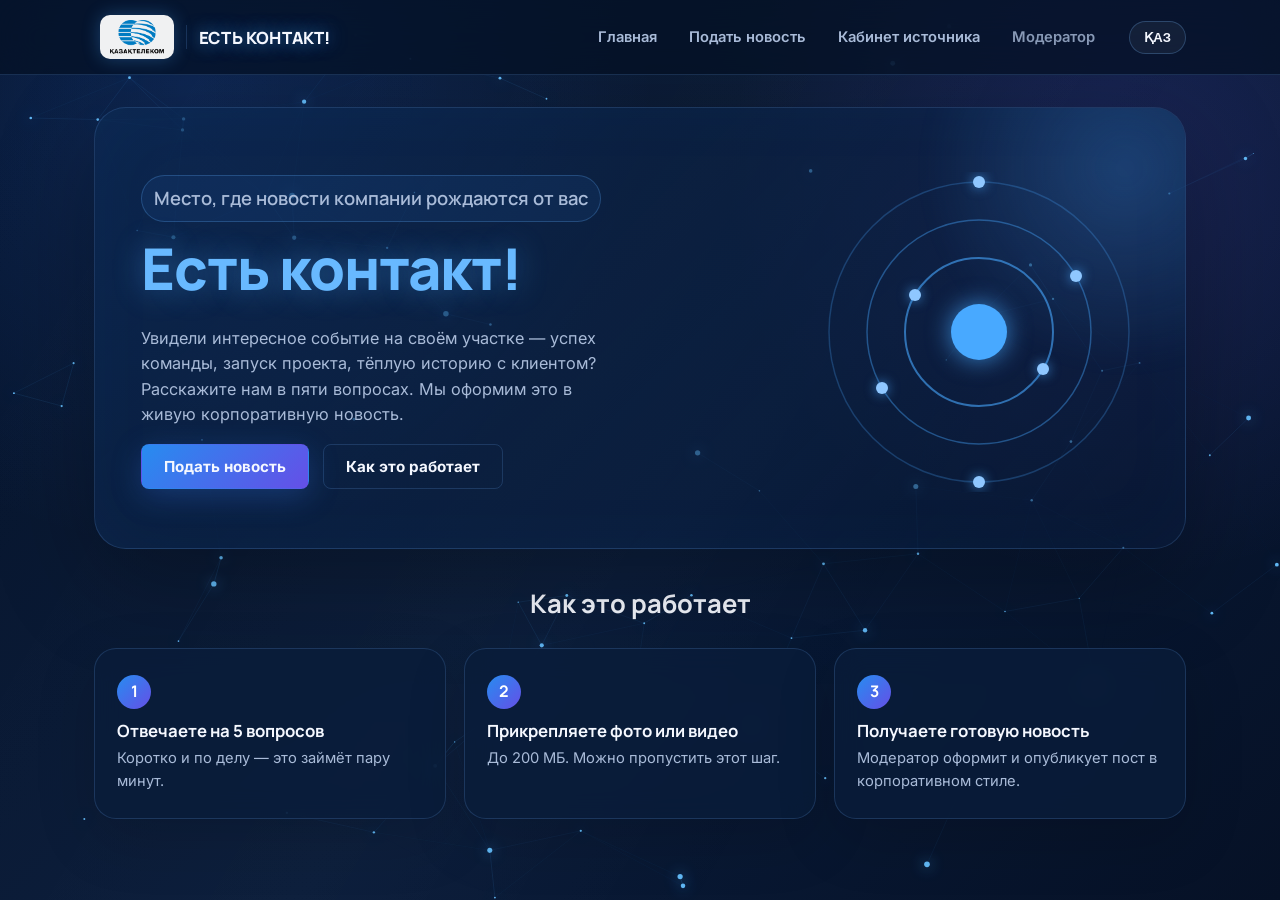
==== commit 9fdf371a: "Add files via upload" ====
--- a/index.html
+++ b/index.html
@@ -51,13 +51,17 @@
           <circle class="ring ring-2" cx="160" cy="160" r="112"/>
           <circle class="ring ring-3" cx="160" cy="160" r="74"/>
           <circle class="ring-core" cx="160" cy="160" r="28"/>
-          <g class="nodes">
+          <g class="nodes nodes-ring1">
             <circle cx="160" cy="10" r="6"/>
-            <circle cx="295" cy="85" r="6"/>
-            <circle cx="295" cy="235" r="6"/>
             <circle cx="160" cy="310" r="6"/>
-            <circle cx="25" cy="235" r="6"/>
-            <circle cx="25" cy="85" r="6"/>
+          </g>
+          <g class="nodes nodes-ring2">
+            <circle cx="257" cy="104" r="6"/>
+            <circle cx="63" cy="216" r="6"/>
+          </g>
+          <g class="nodes nodes-ring3">
+            <circle cx="224" cy="197" r="6"/>
+            <circle cx="96" cy="123" r="6"/>
           </g>
         </svg>
       </div>
@@ -314,8 +318,6 @@
   </section>
 
 </main>
-
-<footer class="site-footer" data-i18n="footer_note">Внутренний корпоративный проект. Демо-версия хранит данные локально в браузере.</footer>
 
 </div>
 
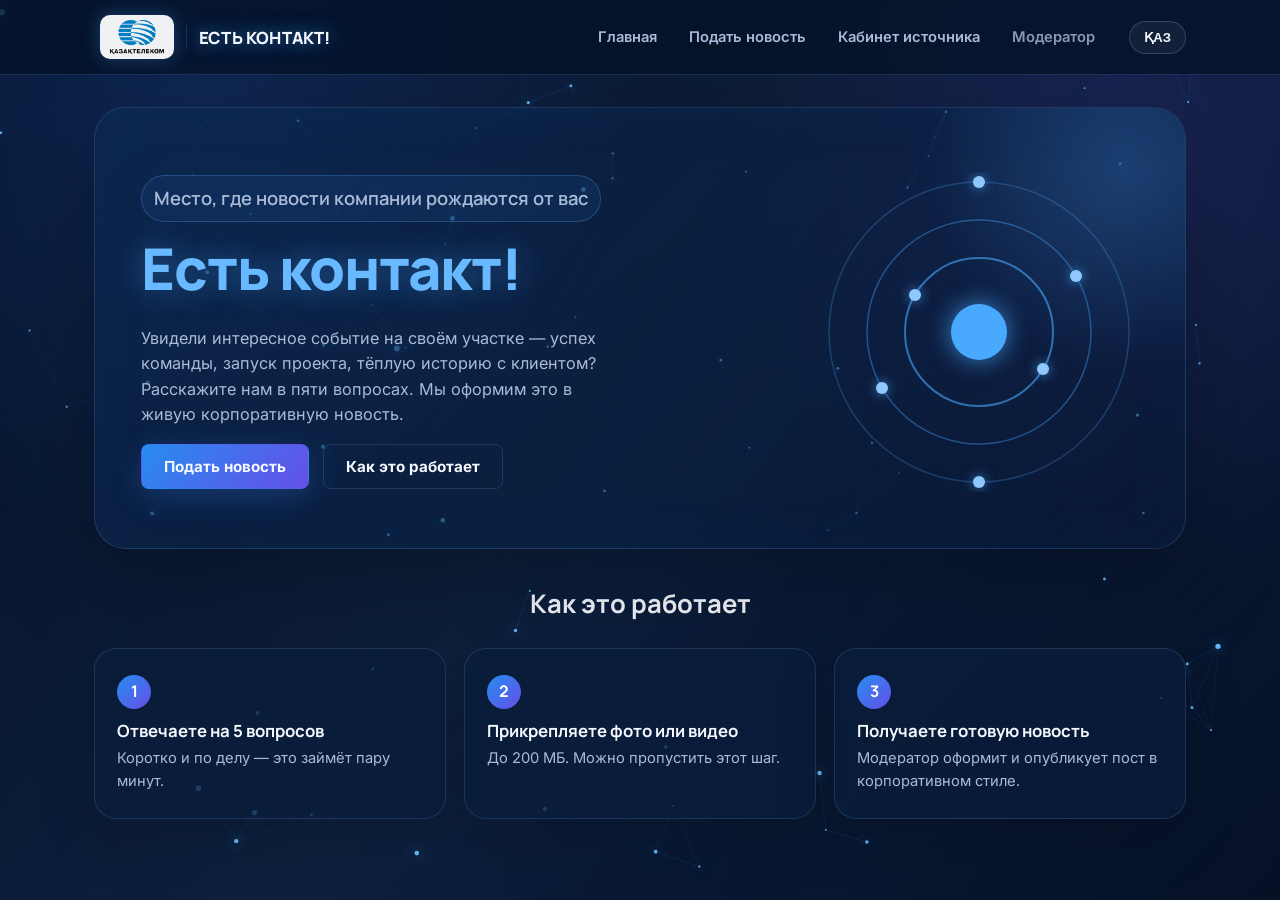
==== commit df19f6c4: "Add files via upload" ====
--- a/index.html
+++ b/index.html
@@ -238,7 +238,6 @@
           <input type="password" id="modPasswordInput" required data-i18n-placeholder="login_mod_placeholder" placeholder="Пароль">
         </div>
         <p class="form-error" id="modLoginError" hidden data-i18n="login_mod_error">Неверный пароль</p>
-        <p class="field-hint small" data-i18n="login_mod_hint">Демо-пароль: kt2026</p>
         <button type="submit" class="btn btn-primary btn-block" data-i18n="login_enter">Войти</button>
       </form>
     </div>
--- a/styles-neon.css
+++ b/styles-neon.css
@@ -224,6 +224,20 @@
 .signal-art .ring-core { fill: var(--accent); filter: drop-shadow(0 0 12px var(--glow)); }
 .signal-art .nodes circle { fill: #8fc7ff; filter: drop-shadow(0 0 6px var(--glow)); }
 
+.signal-art .nodes {
+  transform-origin: 160px 160px;
+}
+.signal-art .nodes-ring1 { animation: orbit 14s linear infinite; }
+.signal-art .nodes-ring2 { animation: orbit 10s linear infinite reverse; }
+.signal-art .nodes-ring3 { animation: orbit 7s linear infinite; }
+@keyframes orbit {
+  from { transform: rotate(0deg); }
+  to { transform: rotate(360deg); }
+}
+@media (prefers-reduced-motion: reduce) {
+  .signal-art .nodes-ring1, .signal-art .nodes-ring2, .signal-art .nodes-ring3 { animation: none; }
+}
+
 @media (max-width: 860px) {
   .hero { flex-direction: column; text-align: center; padding: 40px 26px; }
   .hero-body { max-width: none; }
